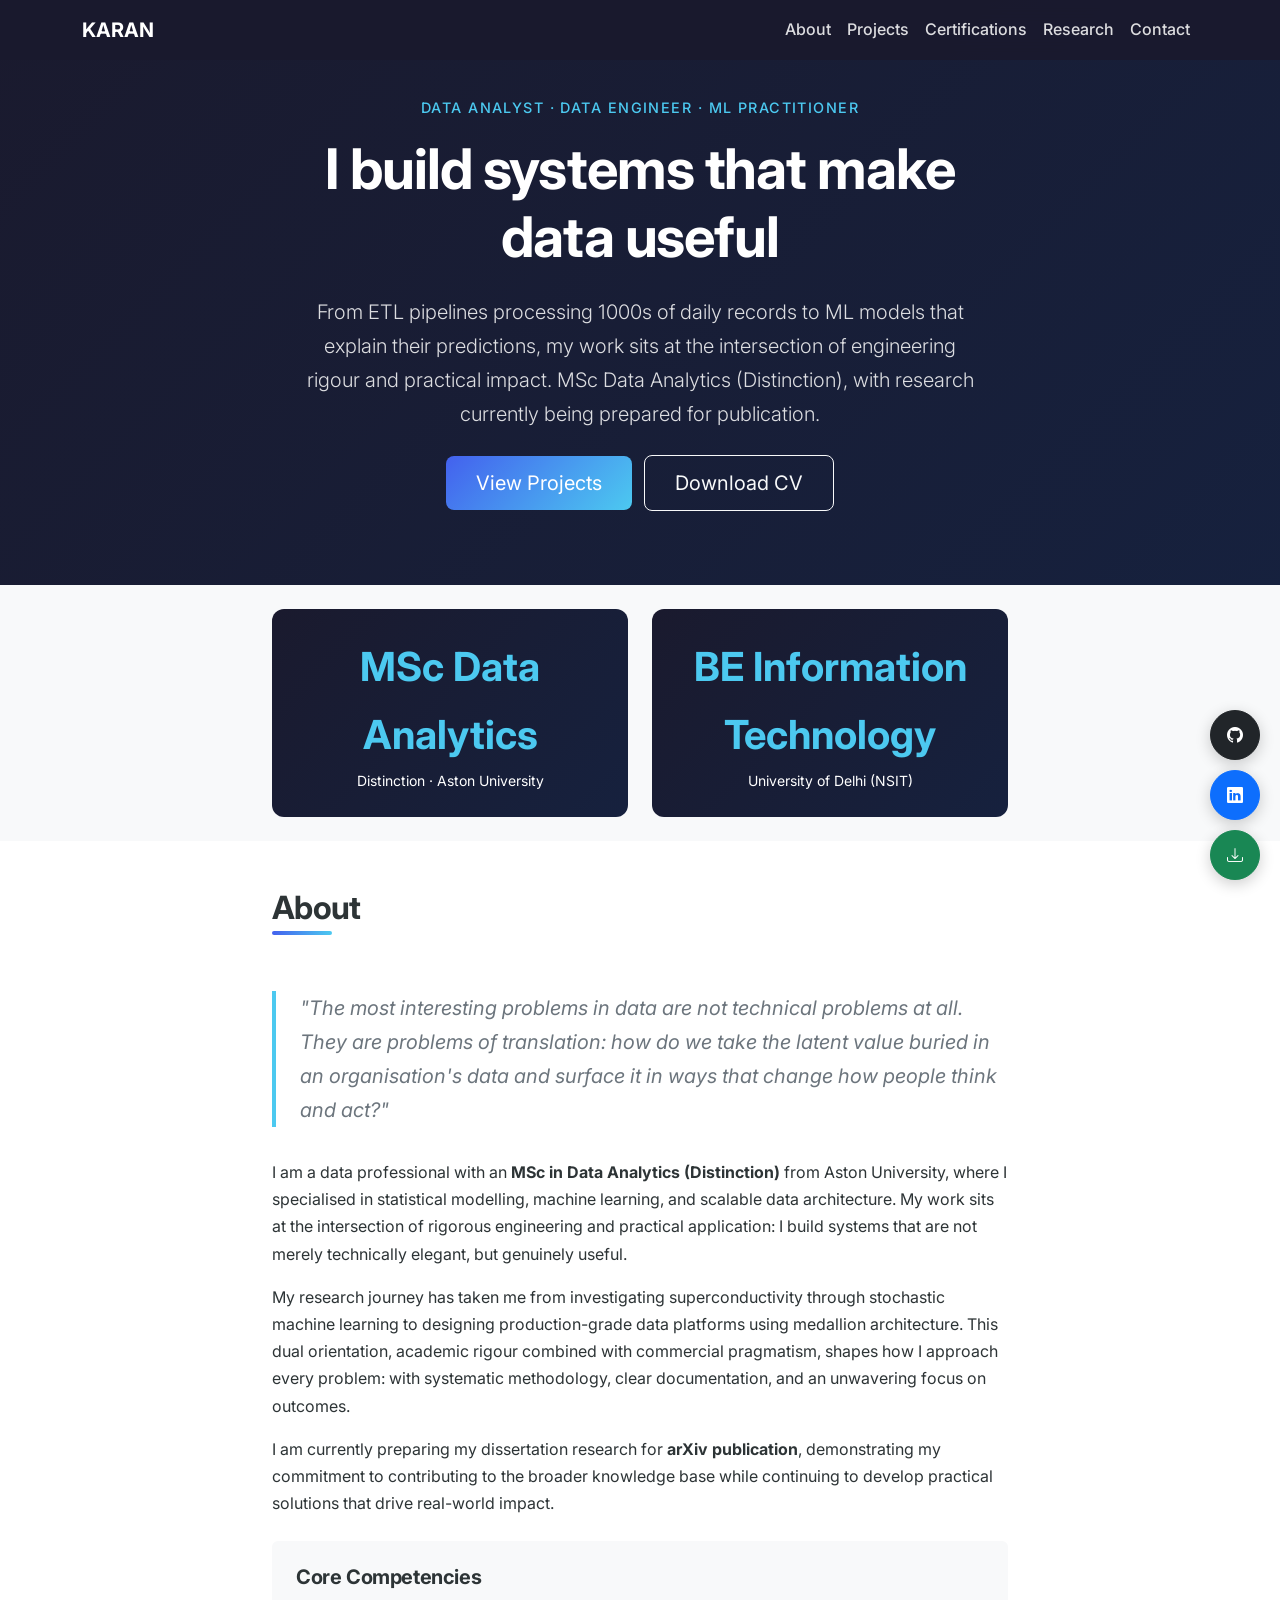
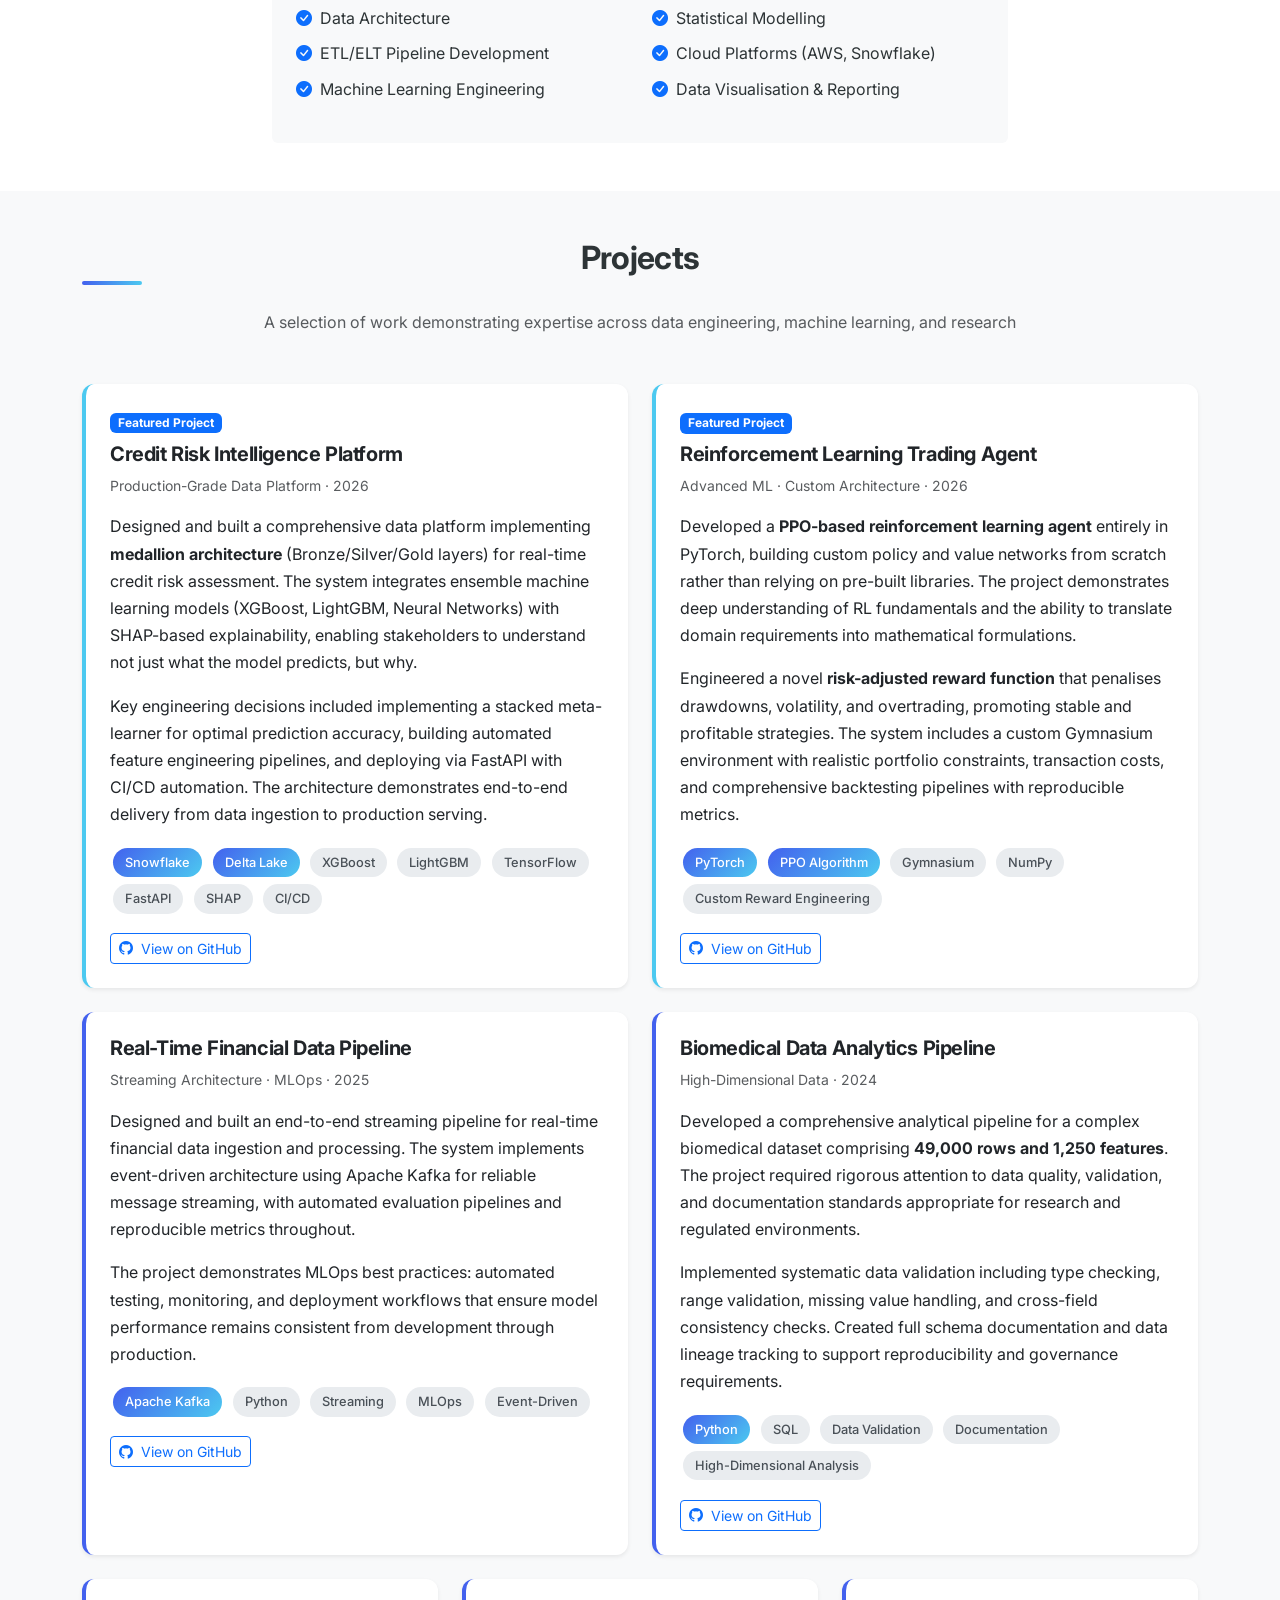
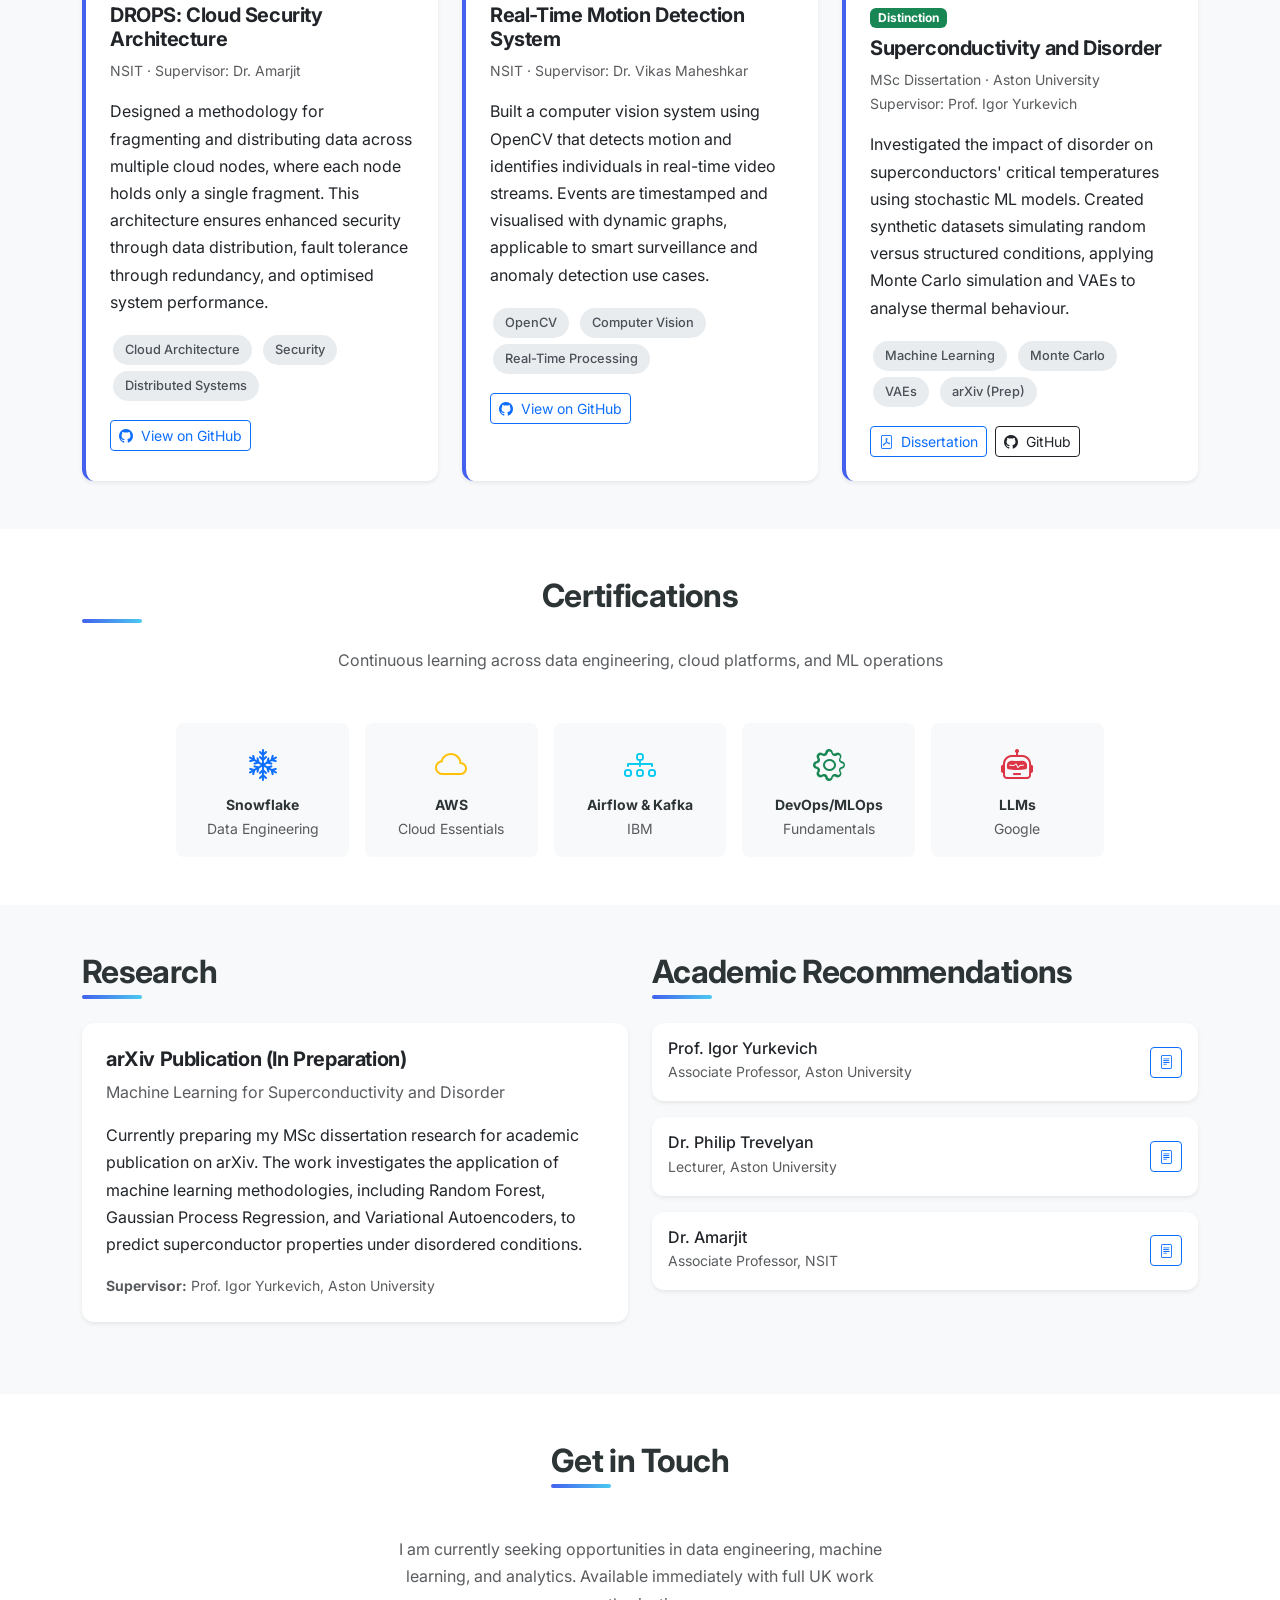
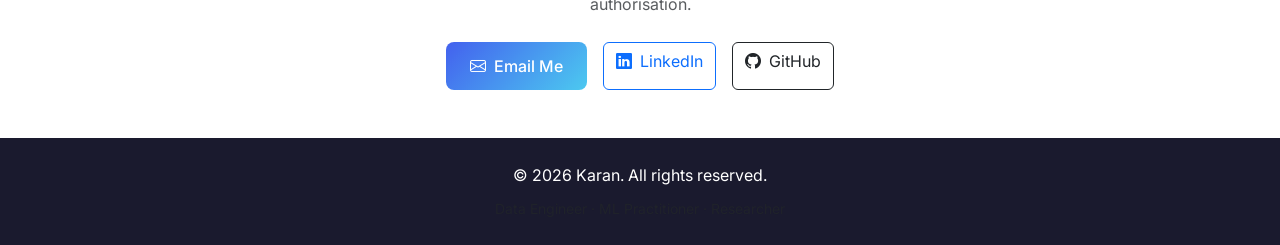
==== index.html @ 0d834b91 "Update CV link and description in index.html" ====
<!DOCTYPE html>
<html lang="en">
<head>
  <meta charset="UTF-8" />
  <meta name="viewport" content="width=device-width, initial-scale=1.0" />
  <title>Karan | Data Engineer & ML Practitioner</title>
  <link href="https://cdn.jsdelivr.net/npm/bootstrap@5.3.3/dist/css/bootstrap.min.css" rel="stylesheet">
  <link href="https://fonts.googleapis.com/css2?family=Inter:wght@400;500;600;700&display=swap" rel="stylesheet">
  <link rel="stylesheet" href="https://cdn.jsdelivr.net/npm/bootstrap-icons@1.10.5/font/bootstrap-icons.css">
  <link href="https://unpkg.com/aos@2.3.1/dist/aos.css" rel="stylesheet">
  <style>
    :root {
      --primary-dark: #1a1a2e;
      --primary-blue: #4361ee;
      --accent-teal: #4cc9f0;
      --text-light: #f8f9fa;
      --text-muted: #6c757d;
    }
    
    body {
      font-family: 'Inter', sans-serif;
      color: #2d3436;
      line-height: 1.7;
    }
    
    h1, h2, h3, h5 {
      font-weight: 700;
      letter-spacing: -0.02em;
    }
    
    .section-title {
      position: relative;
      display: inline-block;
      margin-bottom: 2rem;
    }
    
    .section-title::after {
      content: '';
      position: absolute;
      bottom: -8px;
      left: 0;
      width: 60px;
      height: 4px;
      background: linear-gradient(90deg, var(--primary-blue), var(--accent-teal));
      border-radius: 2px;
    }
    
    .hero-section {
      background: linear-gradient(135deg, var(--primary-dark) 0%, #16213e 100%);
      min-height: 70vh;
      display: flex;
      align-items: center;
    }
    
    .hero-subtitle {
      color: var(--accent-teal);
      font-weight: 500;
      letter-spacing: 0.1em;
      text-transform: uppercase;
      font-size: 0.9rem;
    }
    
    .card {
      border: none;
      border-radius: 12px;
      transition: all 0.3s ease;
    }
    
    .card:hover {
      transform: translateY(-8px);
      box-shadow: 0 20px 40px rgba(0, 0, 0, 0.12);
    }
    
    .project-card {
      background: #fff;
      border-left: 4px solid var(--primary-blue);
    }
    
    .project-card.featured {
      border-left-color: var(--accent-teal);
    }
    
    .tech-badge {
      background: #e9ecef;
      color: #495057;
      padding: 0.25rem 0.75rem;
      border-radius: 20px;
      font-size: 0.8rem;
      font-weight: 500;
      margin: 0.2rem;
      display: inline-block;
    }
    
    .tech-badge.highlight {
      background: linear-gradient(135deg, var(--primary-blue), var(--accent-teal));
      color: white;
    }
    
    .stat-card {
      background: linear-gradient(135deg, var(--primary-dark), #16213e);
      color: white;
      border-radius: 12px;
      padding: 1.5rem;
      text-align: center;
    }
    
    .stat-number {
      font-size: 2.5rem;
      font-weight: 700;
      color: var(--accent-teal);
    }
    
    .philosophy-quote {
      font-size: 1.25rem;
      font-style: italic;
      color: var(--text-muted);
      border-left: 4px solid var(--accent-teal);
      padding-left: 1.5rem;
      margin: 2rem 0;
    }
    
    .navbar-dark .navbar-nav .nav-link {
      color: rgba(255,255,255,0.85);
      font-weight: 500;
      transition: color 0.2s;
    }
    
    .navbar-dark .navbar-nav .nav-link:hover {
      color: var(--accent-teal);
    }
    
    .floating-buttons {
      position: fixed;
      bottom: 20px;
      right: 20px;
      z-index: 1000;
    }
    
    .floating-buttons a {
      width: 50px;
      height: 50px;
      display: flex;
      align-items: center;
      justify-content: center;
      margin-top: 10px;
      box-shadow: 0 4px 15px rgba(0,0,0,0.2);
    }
    
    .certification-badge {
      background: #f8f9fa;
      border-radius: 8px;
      padding: 1rem;
      text-align: center;
      transition: all 0.3s;
    }
    
    .certification-badge:hover {
      background: #e9ecef;
      transform: scale(1.02);
    }
    
    footer {
      background: var(--primary-dark);
    }
    
    .btn-gradient {
      background: linear-gradient(135deg, var(--primary-blue), var(--accent-teal));
      border: none;
      color: white;
      padding: 0.75rem 1.5rem;
      border-radius: 8px;
      font-weight: 500;
      transition: all 0.3s;
    }
    
    .btn-gradient:hover {
      transform: translateY(-2px);
      box-shadow: 0 8px 20px rgba(67, 97, 238, 0.3);
      color: white;
    }
  </style>
</head>

<body>
  <!-- Floating Buttons -->
  <div class="floating-buttons d-flex flex-column">
    <a href="https://github.com/Karanm5" class="btn btn-dark rounded-circle" target="_blank" title="GitHub">
      <i class="bi bi-github"></i>
    </a>
    <a href="https://www.linkedin.com/in/karan-th/" class="btn btn-primary rounded-circle" target="_blank" title="LinkedIn">
      <i class="bi bi-linkedin"></i>
    </a>
    <a href="files/Karan_General_CV.pdf" class="btn btn-success rounded-circle" title="Download CV" download>
      <i class="bi bi-download"></i>
    </a>
  </div>

  <!-- Navbar -->
  <nav class="navbar navbar-expand-lg navbar-dark fixed-top" style="background: rgba(26, 26, 46, 0.95); backdrop-filter: blur(10px);">
    <div class="container">
      <a class="navbar-brand fw-bold" href="#">KARAN</a>
      <button class="navbar-toggler" type="button" data-bs-toggle="collapse" data-bs-target="#navbarNav">
        <span class="navbar-toggler-icon"></span>
      </button>
      <div class="collapse navbar-collapse" id="navbarNav">
        <ul class="navbar-nav ms-auto">
          <li class="nav-item"><a class="nav-link" href="#about">About</a></li>
          <li class="nav-item"><a class="nav-link" href="#projects">Projects</a></li>
          <li class="nav-item"><a class="nav-link" href="#certifications">Certifications</a></li>
          <li class="nav-item"><a class="nav-link" href="#research">Research</a></li>
          <li class="nav-item"><a class="nav-link" href="#contact">Contact</a></li>
        </ul>
      </div>
    </div>
  </nav>

 <!-- Hero Section -->
<header class="hero-section text-white py-5" style="background: linear-gradient(135deg, #1a1a2e 0%, #16213e 100%); min-height: 500px;">
  <div class="container py-5">
    <div class="row">
      <div class="col-lg-10 col-xl-8 mx-auto text-center">
        <p class="hero-subtitle mb-3" style="color: #4cc9f0; font-weight: 500; letter-spacing: 0.1em; text-transform: uppercase; font-size: 0.9rem;">Data Analyst · Data Engineer · ML Practitioner</p>
        <h1 class="display-4 fw-bold mb-4">I build systems that make data useful</h1>
        <p class="lead mb-4" style="color: rgba(255,255,255,0.85); max-width: 680px; margin: 0 auto;">
          From ETL pipelines processing 1000s of daily records to ML models that explain their predictions, my work sits at the intersection of engineering rigour and practical impact. MSc Data Analytics (Distinction), with research currently being prepared for publication.
        </p>
        
        <!-- BUTTONS - NOW VISIBLE -->
        <div class="mt-4">
          <a href="#projects" class="btn btn-primary btn-lg me-2 mb-2" style="background: linear-gradient(135deg, #4361ee, #4cc9f0); border: none; padding: 12px 30px;">View Projects</a>
          <a href="files/Karan_General_CV.pdf" class="btn btn-outline-light btn-lg mb-2" style="padding: 12px 30px;" download>Download CV</a>
        </div>
        
      </div>
    </div>
  </div>
</header>

 <!-- Stats Section -->
  <section class="py-4" style="background: #f8f9fa; margin-top: -30px; position: relative; z-index: 10;">
  <div class="container">
    <div class="row g-4 justify-content-center" data-aos="fade-up">
      <div class="col-6 col-md-4">
        <div class="stat-card">
          <div class="stat-number">MSc Data Analytics</div>
          <div class="small">Distinction · Aston University</div>
        </div>
      </div>
      <div class="col-6 col-md-4">
        <div class="stat-card">
          <div class="stat-number">BE Information Technology</div>
          <div class="small">University of Delhi (NSIT)</div>
        </div>
      </div>
    </div>
  </div>
</section>

  <!-- About Section -->
  <section id="about" class="py-5">
    <div class="container">
      <div class="row">
        <div class="col-lg-8 mx-auto">
          <h2 class="section-title" data-aos="fade-up">About</h2>
          
          <p class="philosophy-quote" data-aos="fade-up" data-aos-delay="100">
            "The most interesting problems in data are not technical problems at all. They are problems of translation: how do we take the latent value buried in an organisation's data and surface it in ways that change how people think and act?"
          </p>
          
          <div data-aos="fade-up" data-aos-delay="200">
            <p>
              I am a data professional with an <strong>MSc in Data Analytics (Distinction)</strong> from Aston University, where I specialised in statistical modelling, machine learning, and scalable data architecture. My work sits at the intersection of rigorous engineering and practical application: I build systems that are not merely technically elegant, but genuinely useful.
            </p>
            
            <p>
              My research journey has taken me from investigating superconductivity through stochastic machine learning to designing production-grade data platforms using medallion architecture. This dual orientation, academic rigour combined with commercial pragmatism, shapes how I approach every problem: with systematic methodology, clear documentation, and an unwavering focus on outcomes.
            </p>
            
            <p>
              I am currently preparing my dissertation research for <strong>arXiv publication</strong>, demonstrating my commitment to contributing to the broader knowledge base while continuing to develop practical solutions that drive real-world impact.
            </p>
          </div>
          
          <div class="bg-light p-4 rounded mt-4" data-aos="fade-up" data-aos-delay="300">
            <h5 class="mb-3">Core Competencies</h5>
            <div class="row">
              <div class="col-md-6">
                <ul class="list-unstyled">
                  <li class="mb-2"><i class="bi bi-check-circle-fill text-primary me-2"></i>Data Architecture</li>
                  <li class="mb-2"><i class="bi bi-check-circle-fill text-primary me-2"></i>ETL/ELT Pipeline Development</li>
                  <li class="mb-2"><i class="bi bi-check-circle-fill text-primary me-2"></i>Machine Learning Engineering</li>
                </ul>
              </div>
              <div class="col-md-6">
                <ul class="list-unstyled">
                  <li class="mb-2"><i class="bi bi-check-circle-fill text-primary me-2"></i>Statistical Modelling</li>
                  <li class="mb-2"><i class="bi bi-check-circle-fill text-primary me-2"></i>Cloud Platforms (AWS, Snowflake)</li>
                  <li class="mb-2"><i class="bi bi-check-circle-fill text-primary me-2"></i>Data Visualisation & Reporting</li>
                </ul>
              </div>
            </div>
          </div>
        </div>
      </div>
    </div>
  </section>

  <!-- Projects Section -->
  <section id="projects" class="py-5 bg-light">
    <div class="container">
      <h2 class="section-title text-center d-block" data-aos="fade-up">Projects</h2>
      <p class="text-center text-muted mb-5" data-aos="fade-up" data-aos-delay="100">
        A selection of work demonstrating expertise across data engineering, machine learning, and research
      </p>
      
      <div class="row g-4">
        
        <!-- Featured Project: Credit Risk Platform -->
        <div class="col-lg-6" data-aos="fade-up" data-aos-delay="100">
          <div class="card project-card featured h-100 shadow-sm">
            <div class="card-body p-4">
              <span class="badge bg-primary mb-2">Featured Project</span>
              <h5 class="card-title">Credit Risk Intelligence Platform</h5>
              <p class="text-muted small mb-3">
                Production-Grade Data Platform · 2026
              </p>
              <p class="card-text">
                Designed and built a comprehensive data platform implementing <strong>medallion architecture</strong> (Bronze/Silver/Gold layers) for real-time credit risk assessment. The system integrates ensemble machine learning models (XGBoost, LightGBM, Neural Networks) with SHAP-based explainability, enabling stakeholders to understand not just what the model predicts, but why.
              </p>
              <p class="card-text">
                Key engineering decisions included implementing a stacked meta-learner for optimal prediction accuracy, building automated feature engineering pipelines, and deploying via FastAPI with CI/CD automation. The architecture demonstrates end-to-end delivery from data ingestion to production serving.
              </p>
              <div class="mb-3">
                <span class="tech-badge highlight">Snowflake</span>
                <span class="tech-badge highlight">Delta Lake</span>
                <span class="tech-badge">XGBoost</span>
                <span class="tech-badge">LightGBM</span>
                <span class="tech-badge">TensorFlow</span>
                <span class="tech-badge">FastAPI</span>
                <span class="tech-badge">SHAP</span>
                <span class="tech-badge">CI/CD</span>
              </div>
              <a href="https://github.com/Karanm5/credit-risk-intelligence" target="_blank" class="btn btn-outline-primary btn-sm">
                <i class="bi bi-github me-1"></i> View on GitHub
              </a>
            </div>
          </div>
        </div>
        
        <!-- Featured Project: RL Trading Agent -->
        <div class="col-lg-6" data-aos="fade-up" data-aos-delay="200">
          <div class="card project-card featured h-100 shadow-sm">
            <div class="card-body p-4">
              <span class="badge bg-primary mb-2">Featured Project</span>
              <h5 class="card-title">Reinforcement Learning Trading Agent</h5>
              <p class="text-muted small mb-3">
                Advanced ML · Custom Architecture · 2026
              </p>
              <p class="card-text">
                Developed a <strong>PPO-based reinforcement learning agent</strong> entirely in PyTorch, building custom policy and value networks from scratch rather than relying on pre-built libraries. The project demonstrates deep understanding of RL fundamentals and the ability to translate domain requirements into mathematical formulations.
              </p>
              <p class="card-text">
                Engineered a novel <strong>risk-adjusted reward function</strong> that penalises drawdowns, volatility, and overtrading, promoting stable and profitable strategies. The system includes a custom Gymnasium environment with realistic portfolio constraints, transaction costs, and comprehensive backtesting pipelines with reproducible metrics.
              </p>
              <div class="mb-3">
                <span class="tech-badge highlight">PyTorch</span>
                <span class="tech-badge highlight">PPO Algorithm</span>
                <span class="tech-badge">Gymnasium</span>
                <span class="tech-badge">NumPy</span>
                <span class="tech-badge">Custom Reward Engineering</span>
              </div>
              <a href="https://github.com/Karanm5/Finance-prj1" target="_blank" class="btn btn-outline-primary btn-sm">
                <i class="bi bi-github me-1"></i> View on GitHub
              </a>
            </div>
          </div>
        </div>
        
        <!-- Project: Real-Time Financial Pipeline -->
        <div class="col-lg-6" data-aos="fade-up" data-aos-delay="300">
          <div class="card project-card h-100 shadow-sm">
            <div class="card-body p-4">
              <h5 class="card-title">Real-Time Financial Data Pipeline</h5>
              <p class="text-muted small mb-3">
                Streaming Architecture · MLOps · 2025
              </p>
              <p class="card-text">
                Designed and built an end-to-end streaming pipeline for real-time financial data ingestion and processing. The system implements event-driven architecture using Apache Kafka for reliable message streaming, with automated evaluation pipelines and reproducible metrics throughout.
              </p>
              <p class="card-text">
                The project demonstrates MLOps best practices: automated testing, monitoring, and deployment workflows that ensure model performance remains consistent from development through production.
              </p>
              <div class="mb-3">
                <span class="tech-badge highlight">Apache Kafka</span>
                <span class="tech-badge">Python</span>
                <span class="tech-badge">Streaming</span>
                <span class="tech-badge">MLOps</span>
                <span class="tech-badge">Event-Driven</span>
              </div>
              <a href="https://github.com/Karanm5" target="_blank" class="btn btn-outline-primary btn-sm">
                <i class="bi bi-github me-1"></i> View on GitHub
              </a>
            </div>
          </div>
        </div>
        
        <!-- Project: Biomedical Pipeline -->
        <div class="col-lg-6" data-aos="fade-up" data-aos-delay="400">
          <div class="card project-card h-100 shadow-sm">
            <div class="card-body p-4">
              <h5 class="card-title">Biomedical Data Analytics Pipeline</h5>
              <p class="text-muted small mb-3">
                High-Dimensional Data · 2024
              </p>
              <p class="card-text">
                Developed a comprehensive analytical pipeline for a complex biomedical dataset comprising <strong>49,000 rows and 1,250 features</strong>. The project required rigorous attention to data quality, validation, and documentation standards appropriate for research and regulated environments.
              </p>
              <p class="card-text">
                Implemented systematic data validation including type checking, range validation, missing value handling, and cross-field consistency checks. Created full schema documentation and data lineage tracking to support reproducibility and governance requirements.
              </p>
              <div class="mb-3">
                <span class="tech-badge highlight">Python</span>
                <span class="tech-badge">SQL</span>
                <span class="tech-badge">Data Validation</span>
                <span class="tech-badge">Documentation</span>
                <span class="tech-badge">High-Dimensional Analysis</span>
              </div>
              <a href="https://github.com/Karanm5" target="_blank" class="btn btn-outline-primary btn-sm">
                <i class="bi bi-github me-1"></i> View on GitHub
              </a>
            </div>
          </div>
        </div>
        
        <!-- Project: DROPS -->
        <div class="col-md-6 col-lg-4" data-aos="fade-up" data-aos-delay="500">
          <div class="card project-card h-100 shadow-sm">
            <div class="card-body p-4">
              <h5 class="card-title">DROPS: Cloud Security Architecture</h5>
              <p class="text-muted small mb-3">
                NSIT · Supervisor: Dr. Amarjit
              </p>
              <p class="card-text">
                Designed a methodology for fragmenting and distributing data across multiple cloud nodes, where each node holds only a single fragment. This architecture ensures enhanced security through data distribution, fault tolerance through redundancy, and optimised system performance.
              </p>
              <div class="mb-3">
                <span class="tech-badge">Cloud Architecture</span>
                <span class="tech-badge">Security</span>
                <span class="tech-badge">Distributed Systems</span>
              </div>
              <a href="https://github.com/Karanm5/File-Spilitting-DROPS-" target="_blank" class="btn btn-outline-primary btn-sm">
                <i class="bi bi-github me-1"></i> View on GitHub
              </a>
            </div>
          </div>
        </div>
        
        <!-- Project: Computer Vision -->
        <div class="col-md-6 col-lg-4" data-aos="fade-up" data-aos-delay="600">
          <div class="card project-card h-100 shadow-sm">
            <div class="card-body p-4">
              <h5 class="card-title">Real-Time Motion Detection System</h5>
              <p class="text-muted small mb-3">
                NSIT · Supervisor: Dr. Vikas Maheshkar
              </p>
              <p class="card-text">
                Built a computer vision system using OpenCV that detects motion and identifies individuals in real-time video streams. Events are timestamped and visualised with dynamic graphs, applicable to smart surveillance and anomaly detection use cases.
              </p>
              <div class="mb-3">
                <span class="tech-badge">OpenCV</span>
                <span class="tech-badge">Computer Vision</span>
                <span class="tech-badge">Real-Time Processing</span>
              </div>
              <a href="https://github.com/Karanm5/Computer-Vision-old-program-" target="_blank" class="btn btn-outline-primary btn-sm">
                <i class="bi bi-github me-1"></i> View on GitHub
              </a>
            </div>
          </div>
        </div>
        
        <!-- Project: Dissertation -->
        <div class="col-md-6 col-lg-4" data-aos="fade-up" data-aos-delay="700">
          <div class="card project-card h-100 shadow-sm">
            <div class="card-body p-4">
              <span class="badge bg-success mb-2">Distinction</span>
              <h5 class="card-title">Superconductivity and Disorder</h5>
              <p class="text-muted small mb-3">
                MSc Dissertation · Aston University<br>
                Supervisor: Prof. Igor Yurkevich
              </p>
              <p class="card-text">
                Investigated the impact of disorder on superconductors' critical temperatures using stochastic ML models. Created synthetic datasets simulating random versus structured conditions, applying Monte Carlo simulation and VAEs to analyse thermal behaviour.
              </p>
              <div class="mb-3">
                <span class="tech-badge">Machine Learning</span>
                <span class="tech-badge">Monte Carlo</span>
                <span class="tech-badge">VAEs</span>
                <span class="tech-badge">arXiv (Prep)</span>
              </div>
              <div class="d-flex gap-2 flex-wrap">
                <a href="files/Karan_230293944_Final_dissertation.pdf" class="btn btn-outline-primary btn-sm" download>
                  <i class="bi bi-file-pdf me-1"></i> Dissertation
                </a>
                <a href="https://github.com/Karanm5/Superconductivity-and-Disorder" target="_blank" class="btn btn-outline-dark btn-sm">
                  <i class="bi bi-github me-1"></i> GitHub
                </a>
              </div>
            </div>
          </div>
        </div>
        
      </div>
    </div>
  </section>

  <!-- Certifications Section -->
  <section id="certifications" class="py-5">
    <div class="container">
      <h2 class="section-title text-center d-block" data-aos="fade-up">Certifications</h2>
      <p class="text-center text-muted mb-5" data-aos="fade-up" data-aos-delay="100">
        Continuous learning across data engineering, cloud platforms, and ML operations
      </p>
      
      <div class="row g-3 justify-content-center" data-aos="fade-up" data-aos-delay="200">
        <div class="col-6 col-md-4 col-lg-2">
          <div class="certification-badge">
            <i class="bi bi-snow2 text-primary fs-2 mb-2"></i>
            <div class="small fw-bold">Snowflake</div>
            <div class="small text-muted">Data Engineering</div>
          </div>
        </div>
        <div class="col-6 col-md-4 col-lg-2">
          <div class="certification-badge">
            <i class="bi bi-cloud text-warning fs-2 mb-2"></i>
            <div class="small fw-bold">AWS</div>
            <div class="small text-muted">Cloud Essentials</div>
          </div>
        </div>
        <div class="col-6 col-md-4 col-lg-2">
          <div class="certification-badge">
            <i class="bi bi-diagram-3 text-info fs-2 mb-2"></i>
            <div class="small fw-bold">Airflow & Kafka</div>
            <div class="small text-muted">IBM</div>
          </div>
        </div>
        <div class="col-6 col-md-4 col-lg-2">
          <div class="certification-badge">
            <i class="bi bi-gear text-success fs-2 mb-2"></i>
            <div class="small fw-bold">DevOps/MLOps</div>
            <div class="small text-muted">Fundamentals</div>
          </div>
        </div>
        <div class="col-6 col-md-4 col-lg-2">
          <div class="certification-badge">
            <i class="bi bi-robot text-danger fs-2 mb-2"></i>
            <div class="small fw-bold">LLMs</div>
            <div class="small text-muted">Google</div>
          </div>
        </div>
      </div>
    </div>
  </section>

  <!-- Research & Recommendations Section -->
  <section id="research" class="py-5 bg-light">
    <div class="container">
      <div class="row">
        <div class="col-lg-6 mb-4" data-aos="fade-up">
          <h2 class="section-title">Research</h2>
          <div class="card shadow-sm">
            <div class="card-body p-4">
              <h5>arXiv Publication (In Preparation)</h5>
              <p class="text-muted">Machine Learning for Superconductivity and Disorder</p>
              <p>
                Currently preparing my MSc dissertation research for academic publication on arXiv. The work investigates the application of machine learning methodologies, including Random Forest, Gaussian Process Regression, and Variational Autoencoders, to predict superconductor properties under disordered conditions.
              </p>
              <p class="small text-muted mb-0">
                <strong>Supervisor:</strong> Prof. Igor Yurkevich, Aston University
              </p>
            </div>
          </div>
        </div>
        
        <div class="col-lg-6 mb-4" data-aos="fade-up" data-aos-delay="100">
          <h2 class="section-title">Academic Recommendations</h2>
          <div class="d-flex flex-column gap-3">
            <div class="card shadow-sm">
              <div class="card-body p-3">
                <div class="d-flex justify-content-between align-items-center">
                  <div>
                    <h6 class="mb-0">Prof. Igor Yurkevich</h6>
                    <small class="text-muted">Associate Professor, Aston University</small>
                  </div>
                  <a href="files/Ref_Letter_230293944_Igor.pdf" class="btn btn-outline-primary btn-sm" download>
                    <i class="bi bi-file-text"></i>
                  </a>
                </div>
              </div>
            </div>
            <div class="card shadow-sm">
              <div class="card-body p-3">
                <div class="d-flex justify-content-between align-items-center">
                  <div>
                    <h6 class="mb-0">Dr. Philip Trevelyan</h6>
                    <small class="text-muted">Lecturer, Aston University</small>
                  </div>
                  <a href="files/Ref_Letter_230293944_by_Philip.pdf" class="btn btn-outline-primary btn-sm" download>
                    <i class="bi bi-file-text"></i>
                  </a>
                </div>
              </div>
            </div>
            <div class="card shadow-sm">
              <div class="card-body p-3">
                <div class="d-flex justify-content-between align-items-center">
                  <div>
                    <h6 class="mb-0">Dr. Amarjit</h6>
                    <small class="text-muted">Associate Professor, NSIT</small>
                  </div>
                  <a href="files/lor academic.pdf" class="btn btn-outline-primary btn-sm" download>
                    <i class="bi bi-file-text"></i>
                  </a>
                </div>
              </div>
            </div>
          </div>
        </div>
      </div>
    </div>
  </section>

  <!-- Contact Section -->
  <section id="contact" class="py-5">
    <div class="container">
      <div class="row justify-content-center">
        <div class="col-lg-6 text-center" data-aos="fade-up">
          <h2 class="section-title d-inline-block">Get in Touch</h2>
          <p class="text-muted mt-4 mb-4">
            I am currently seeking opportunities in data engineering, machine learning, and analytics. 
            Available immediately with full UK work authorisation.
          </p>
          <div class="d-flex justify-content-center flex-wrap gap-3">
            <a href="mailto:meena.karan9k@gmail.com" class="btn btn-gradient">
              <i class="bi bi-envelope me-2"></i>Email Me
            </a>
            <a href="https://www.linkedin.com/in/karan-th/" target="_blank" class="btn btn-outline-primary">
              <i class="bi bi-linkedin me-2"></i>LinkedIn
            </a>
            <a href="https://github.com/Karanm5" target="_blank" class="btn btn-outline-dark">
              <i class="bi bi-github me-2"></i>GitHub
            </a>
          </div>
        </div>
      </div>
    </div>
  </section>

  <!-- Footer -->
  <footer class="text-white text-center py-4">
    <div class="container">
      <p class="mb-2">© 2026 Karan. All rights reserved.</p>
      <p class="small text-muted mb-0">Data Engineer · ML Practitioner · Researcher</p>
    </div>
  </footer>

  <script src="https://cdn.jsdelivr.net/npm/bootstrap@5.3.3/dist/js/bootstrap.bundle.min.js"></script>
  <script src="https://unpkg.com/aos@2.3.1/dist/aos.js"></script>
  <script>
    AOS.init({
      duration: 800,
      once: true
    });
  </script>
</body>
</html>
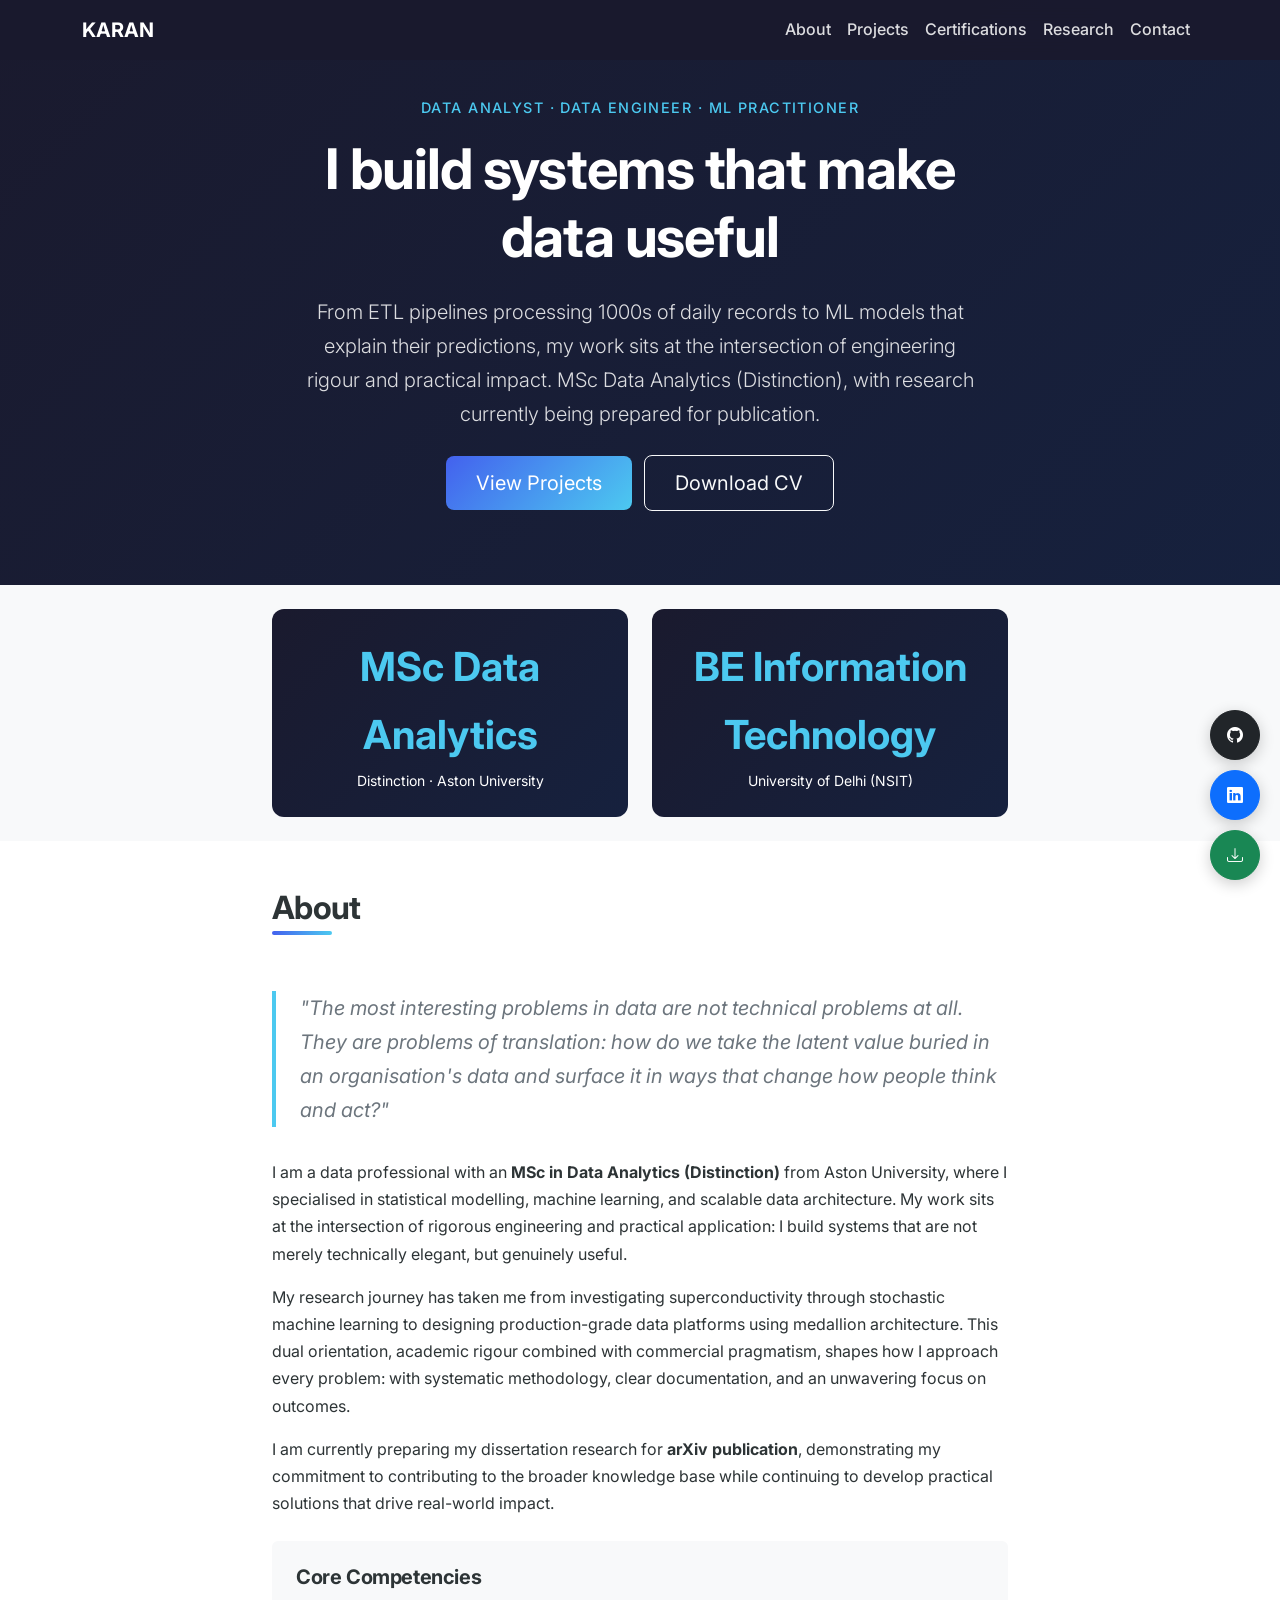
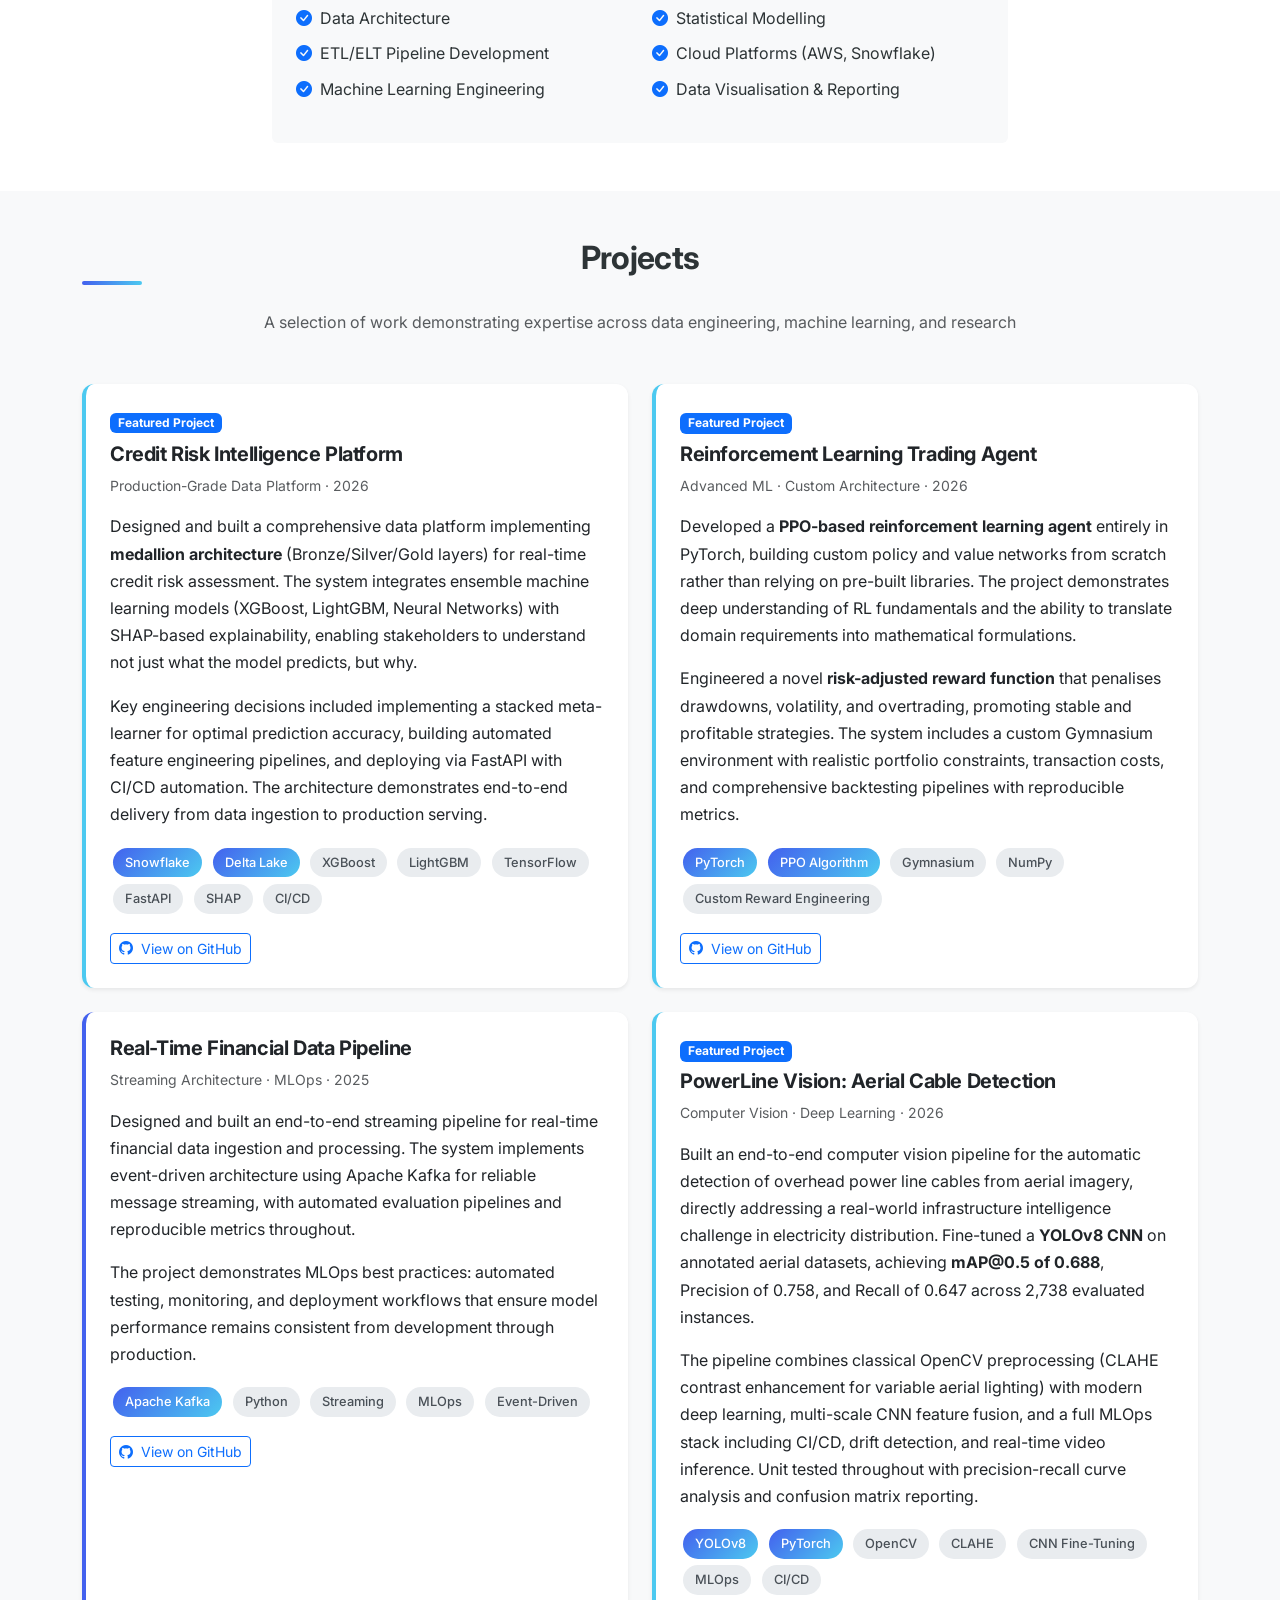
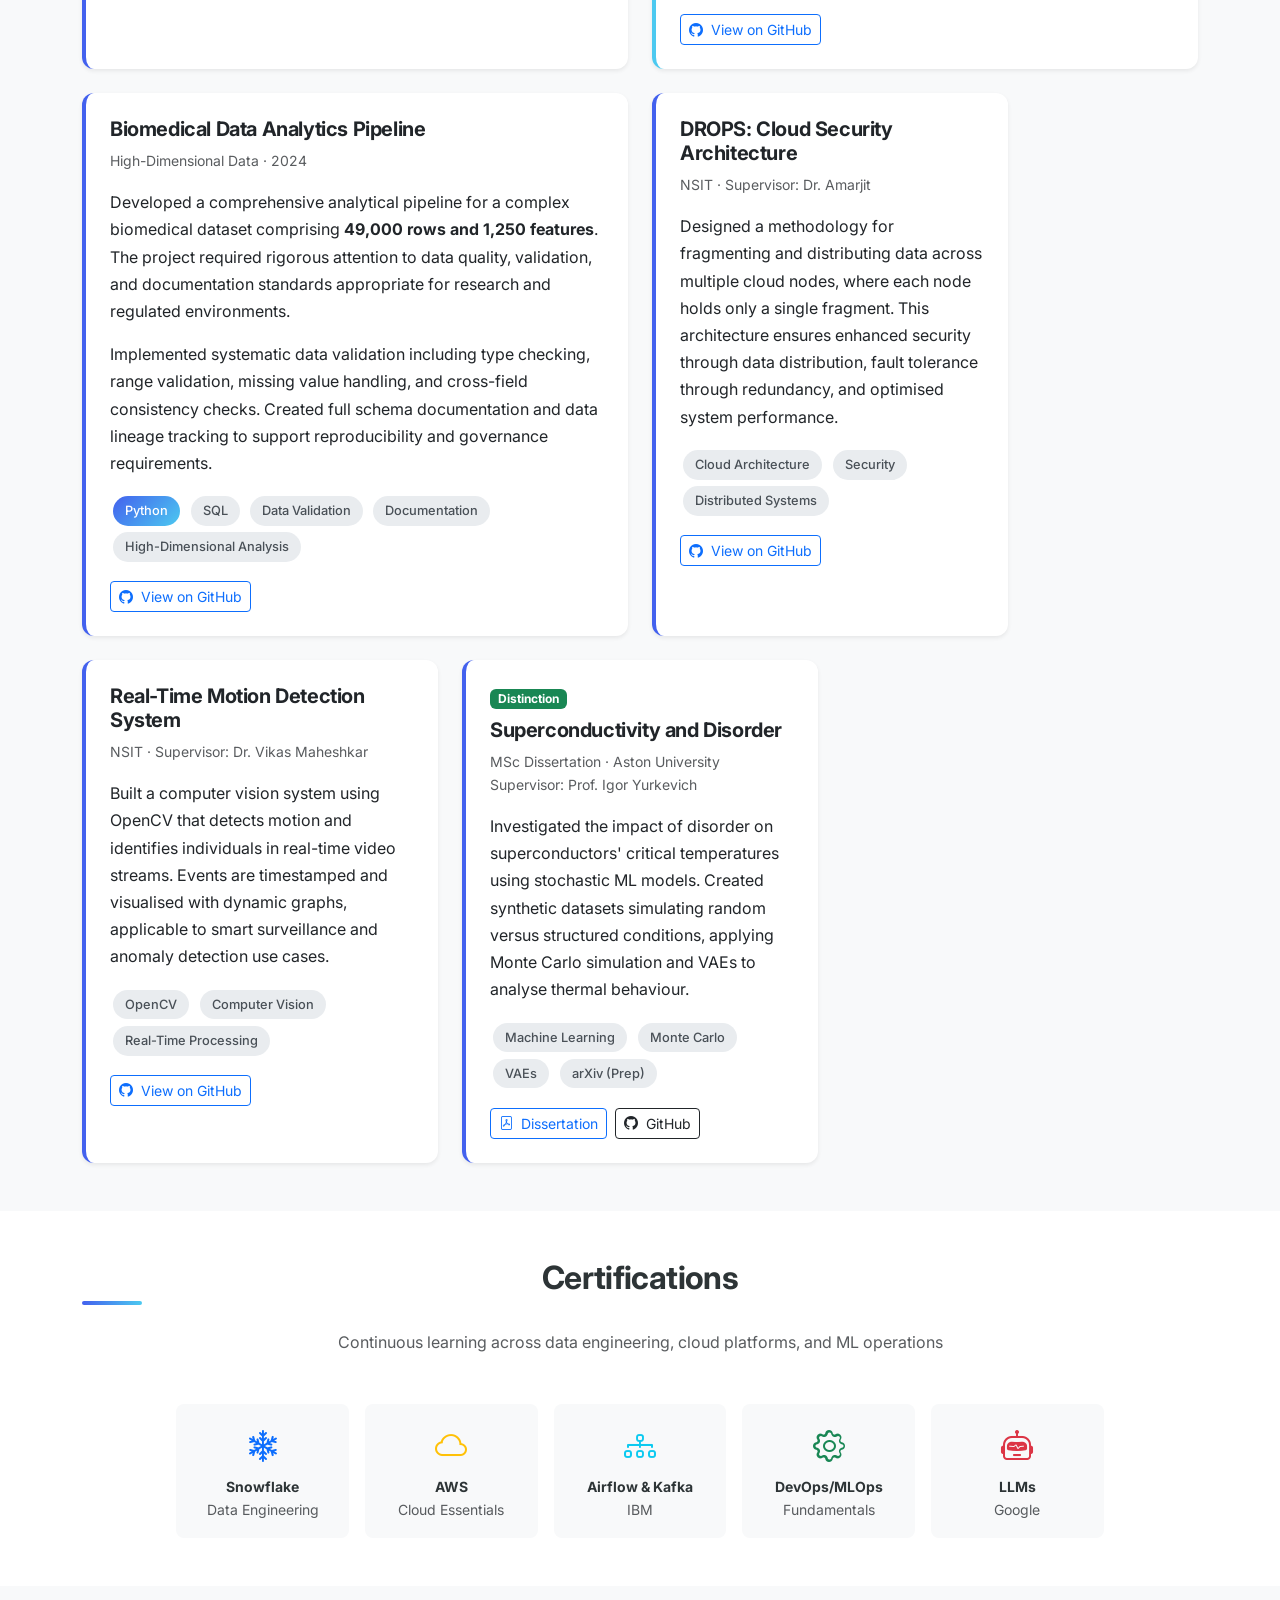
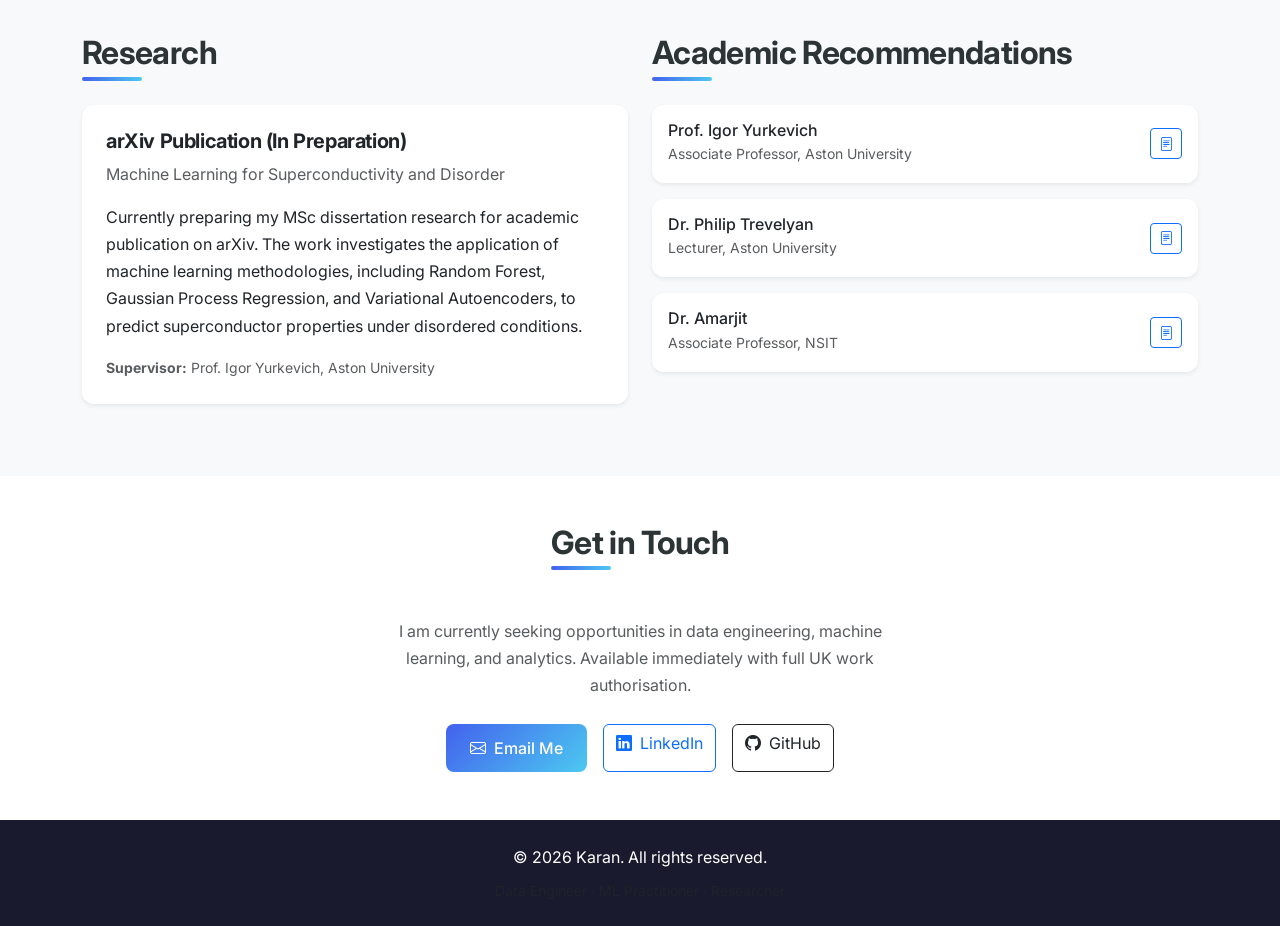
==== commit 3e966241: "Add PowerLine Vision project details to index.html Added a new featured project section for PowerLin" ====
--- a/index.html
+++ b/index.html
@@ -375,6 +375,8 @@
             </div>
           </div>
         </div>
+
+        
         
         <!-- Project: Real-Time Financial Pipeline -->
         <div class="col-lg-6" data-aos="fade-up" data-aos-delay="300">
@@ -403,6 +405,39 @@
             </div>
           </div>
         </div>
+
+        <!-- Featured Project: PowerLine Vision -->
+<div class="col-lg-6" data-aos="fade-up" data-aos-delay="300">
+  <div class="card project-card featured h-100 shadow-sm">
+    <div class="card-body p-4">
+      <span class="badge bg-primary mb-2">Featured Project</span>
+      <h5 class="card-title">PowerLine Vision: Aerial Cable Detection</h5>
+      <p class="text-muted small mb-3">
+        Computer Vision · Deep Learning · 2026
+      </p>
+      <p class="card-text">
+        Built an end-to-end computer vision pipeline for the automatic detection of overhead power line cables from aerial imagery, directly addressing a real-world infrastructure intelligence challenge in electricity distribution. Fine-tuned a <strong>YOLOv8 CNN</strong> on annotated aerial datasets, achieving <strong>mAP@0.5 of 0.688</strong>, Precision of 0.758, and Recall of 0.647 across 2,738 evaluated instances.
+      </p>
+      <p class="card-text">
+        The pipeline combines classical OpenCV preprocessing (CLAHE contrast enhancement for variable aerial lighting) with modern deep learning, multi-scale CNN feature fusion, and a full MLOps stack including CI/CD, drift detection, and real-time video inference. Unit tested throughout with precision-recall curve analysis and confusion matrix reporting.
+      </p>
+      <div class="mb-3">
+        <span class="tech-badge highlight">YOLOv8</span>
+        <span class="tech-badge highlight">PyTorch</span>
+        <span class="tech-badge">OpenCV</span>
+        <span class="tech-badge">CLAHE</span>
+        <span class="tech-badge">CNN Fine-Tuning</span>
+        <span class="tech-badge">MLOps</span>
+        <span class="tech-badge">CI/CD</span>
+      </div>
+      <a href="https://github.com/Karanm5/powerline-vision" target="_blank" class="btn btn-outline-primary btn-sm">
+        <i class="bi bi-github me-1"></i> View on GitHub
+      </a>
+    </div>
+  </div>
+</div>
+
+
         
         <!-- Project: Biomedical Pipeline -->
         <div class="col-lg-6" data-aos="fade-up" data-aos-delay="400">
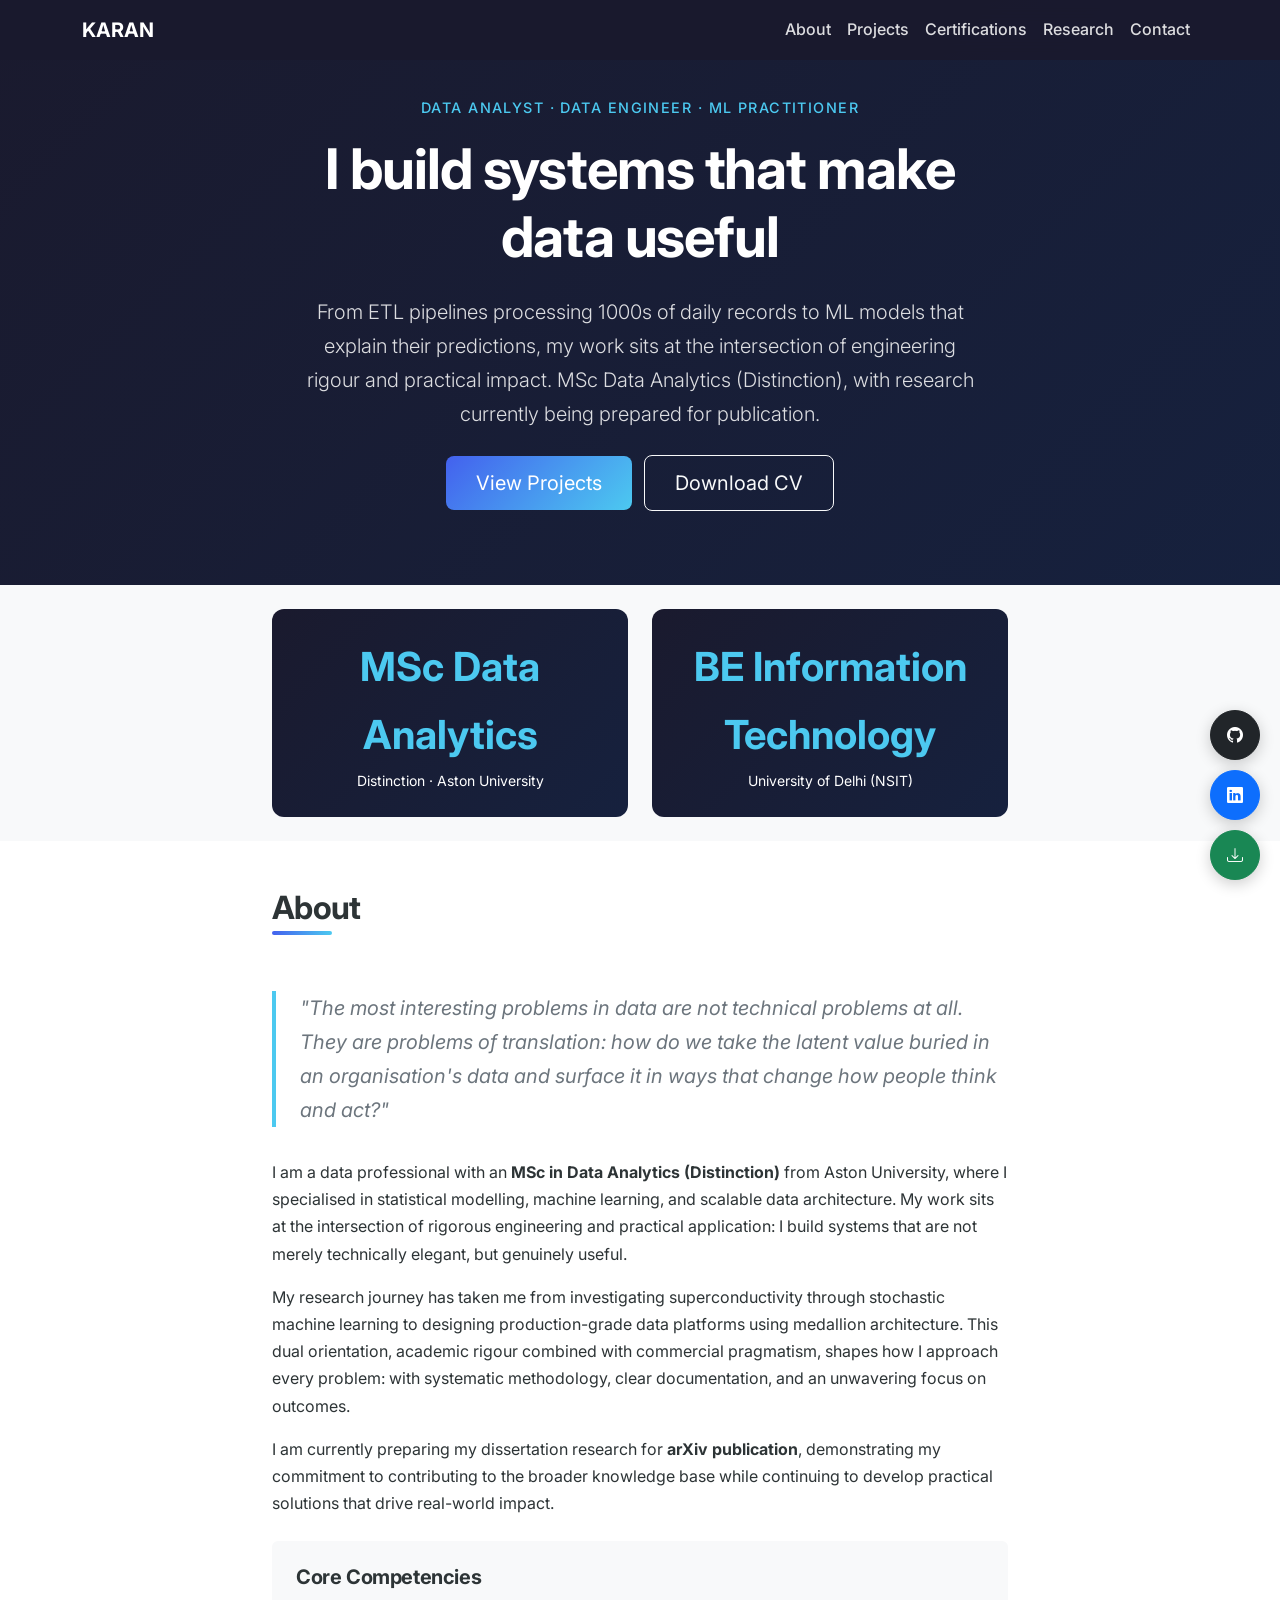
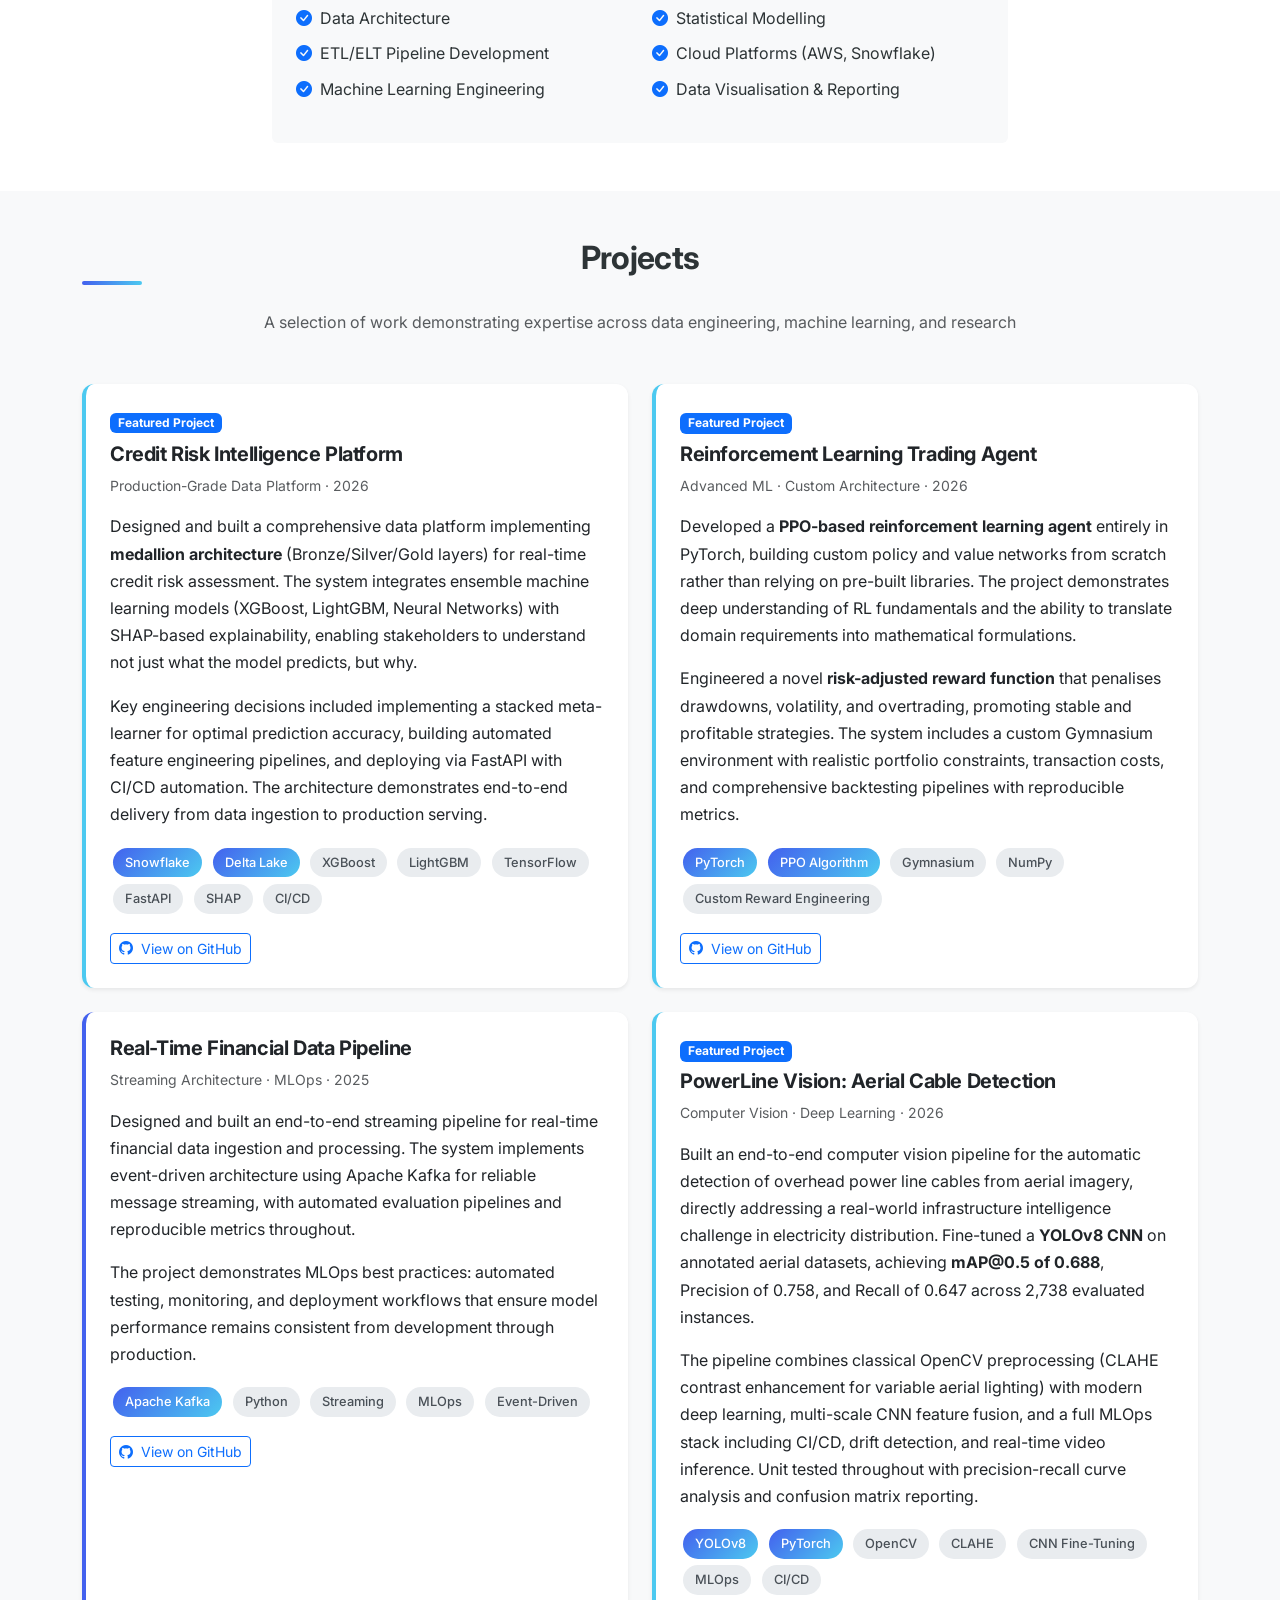
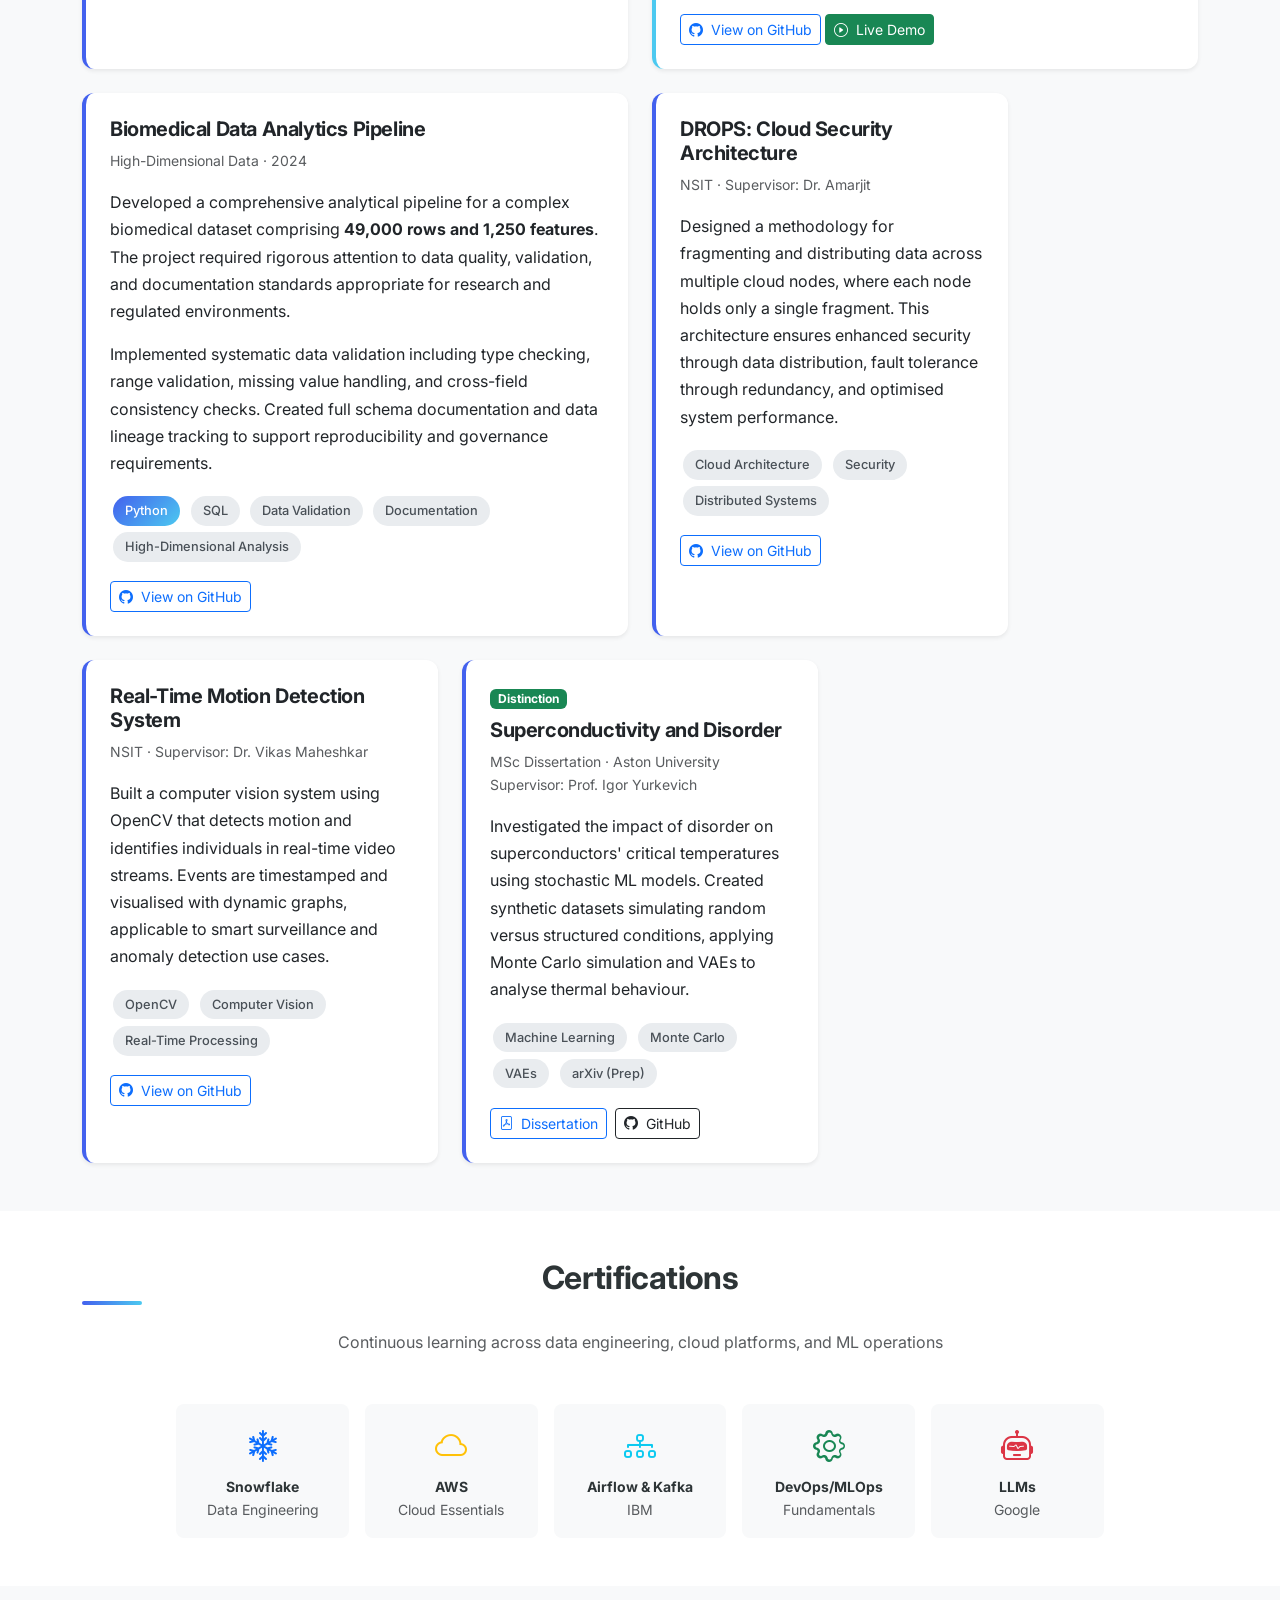
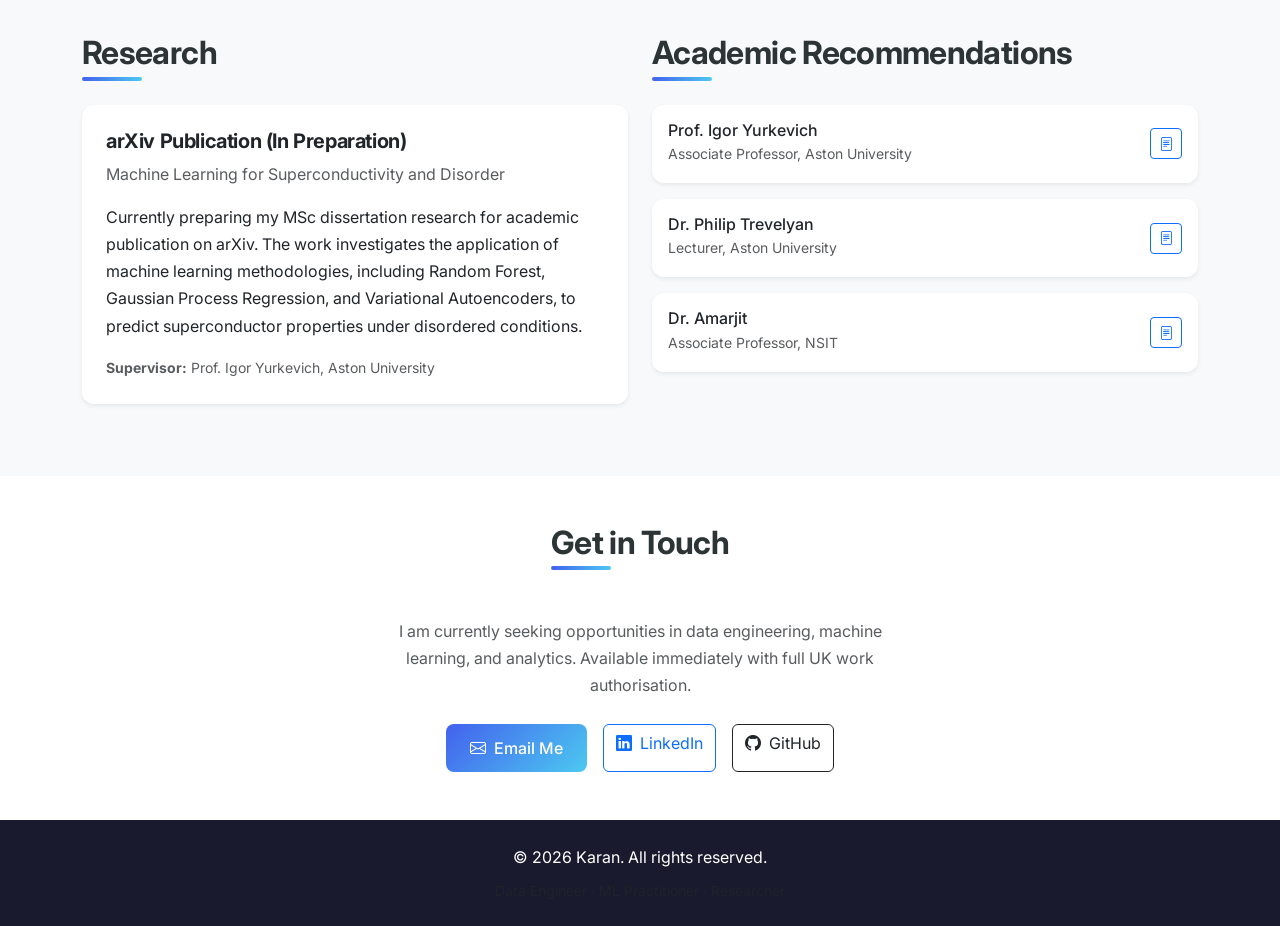
==== commit ab9d5a2e: "Add Live Demo link to index.html" ====
--- a/index.html
+++ b/index.html
@@ -433,6 +433,9 @@
       <a href="https://github.com/Karanm5/powerline-vision" target="_blank" class="btn btn-outline-primary btn-sm">
         <i class="bi bi-github me-1"></i> View on GitHub
       </a>
+      <a href="https://karanm5-powerline-vision.hf.space" target="_blank" class="btn btn-success btn-sm">
+  <i class="bi bi-play-circle me-1"></i> Live Demo
+</a>
     </div>
   </div>
 </div>
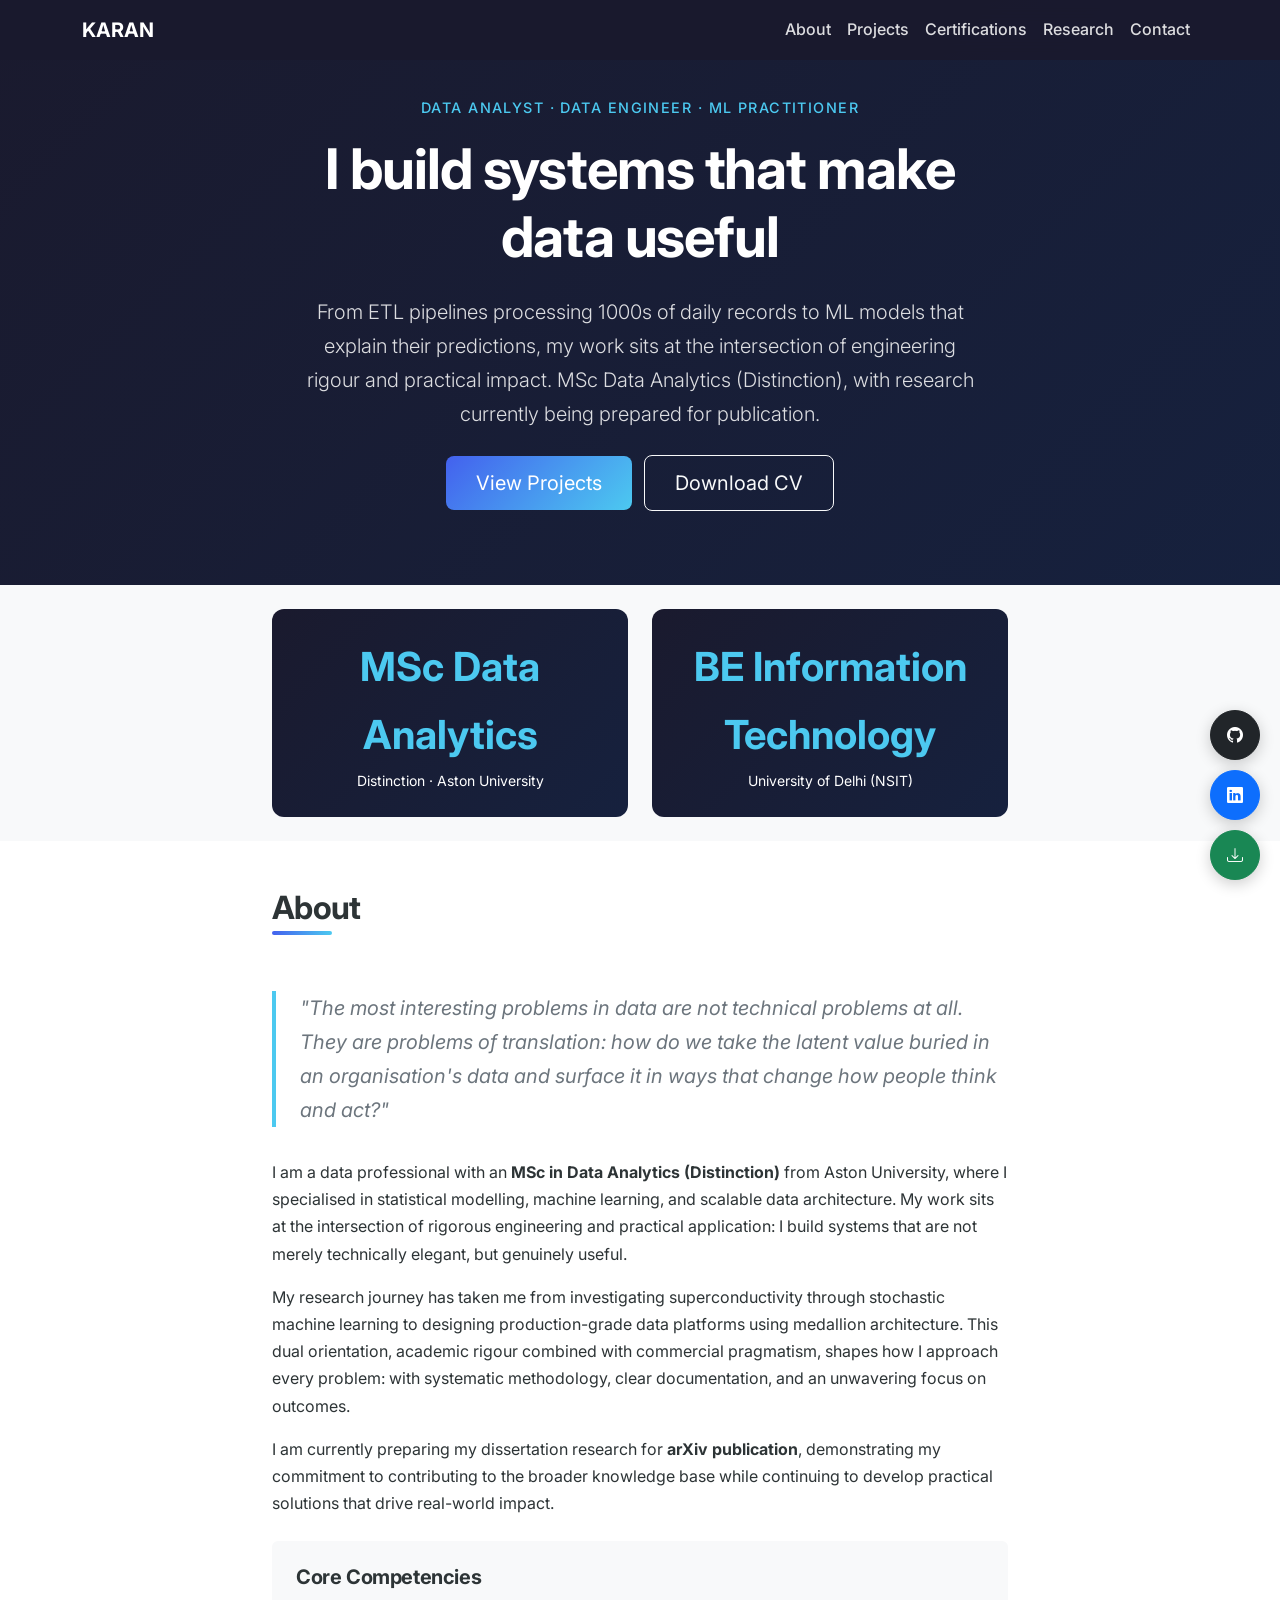
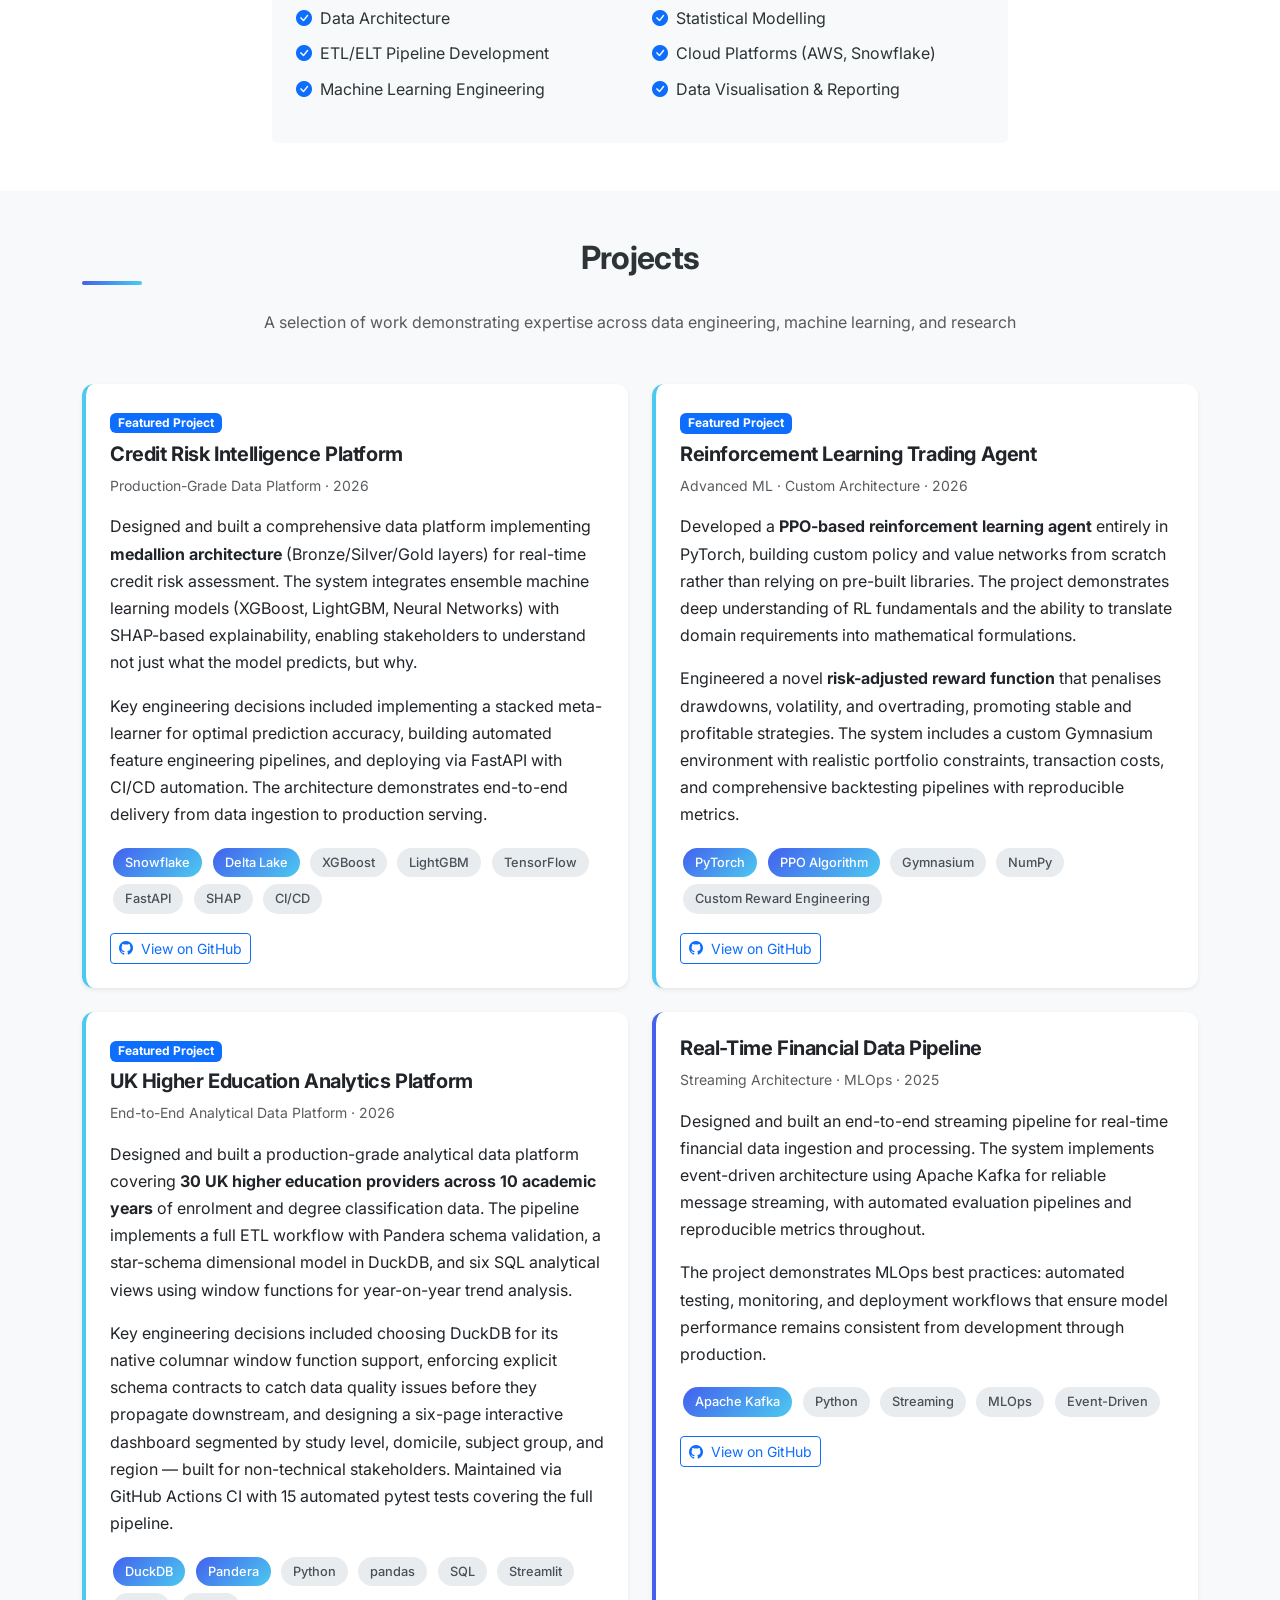
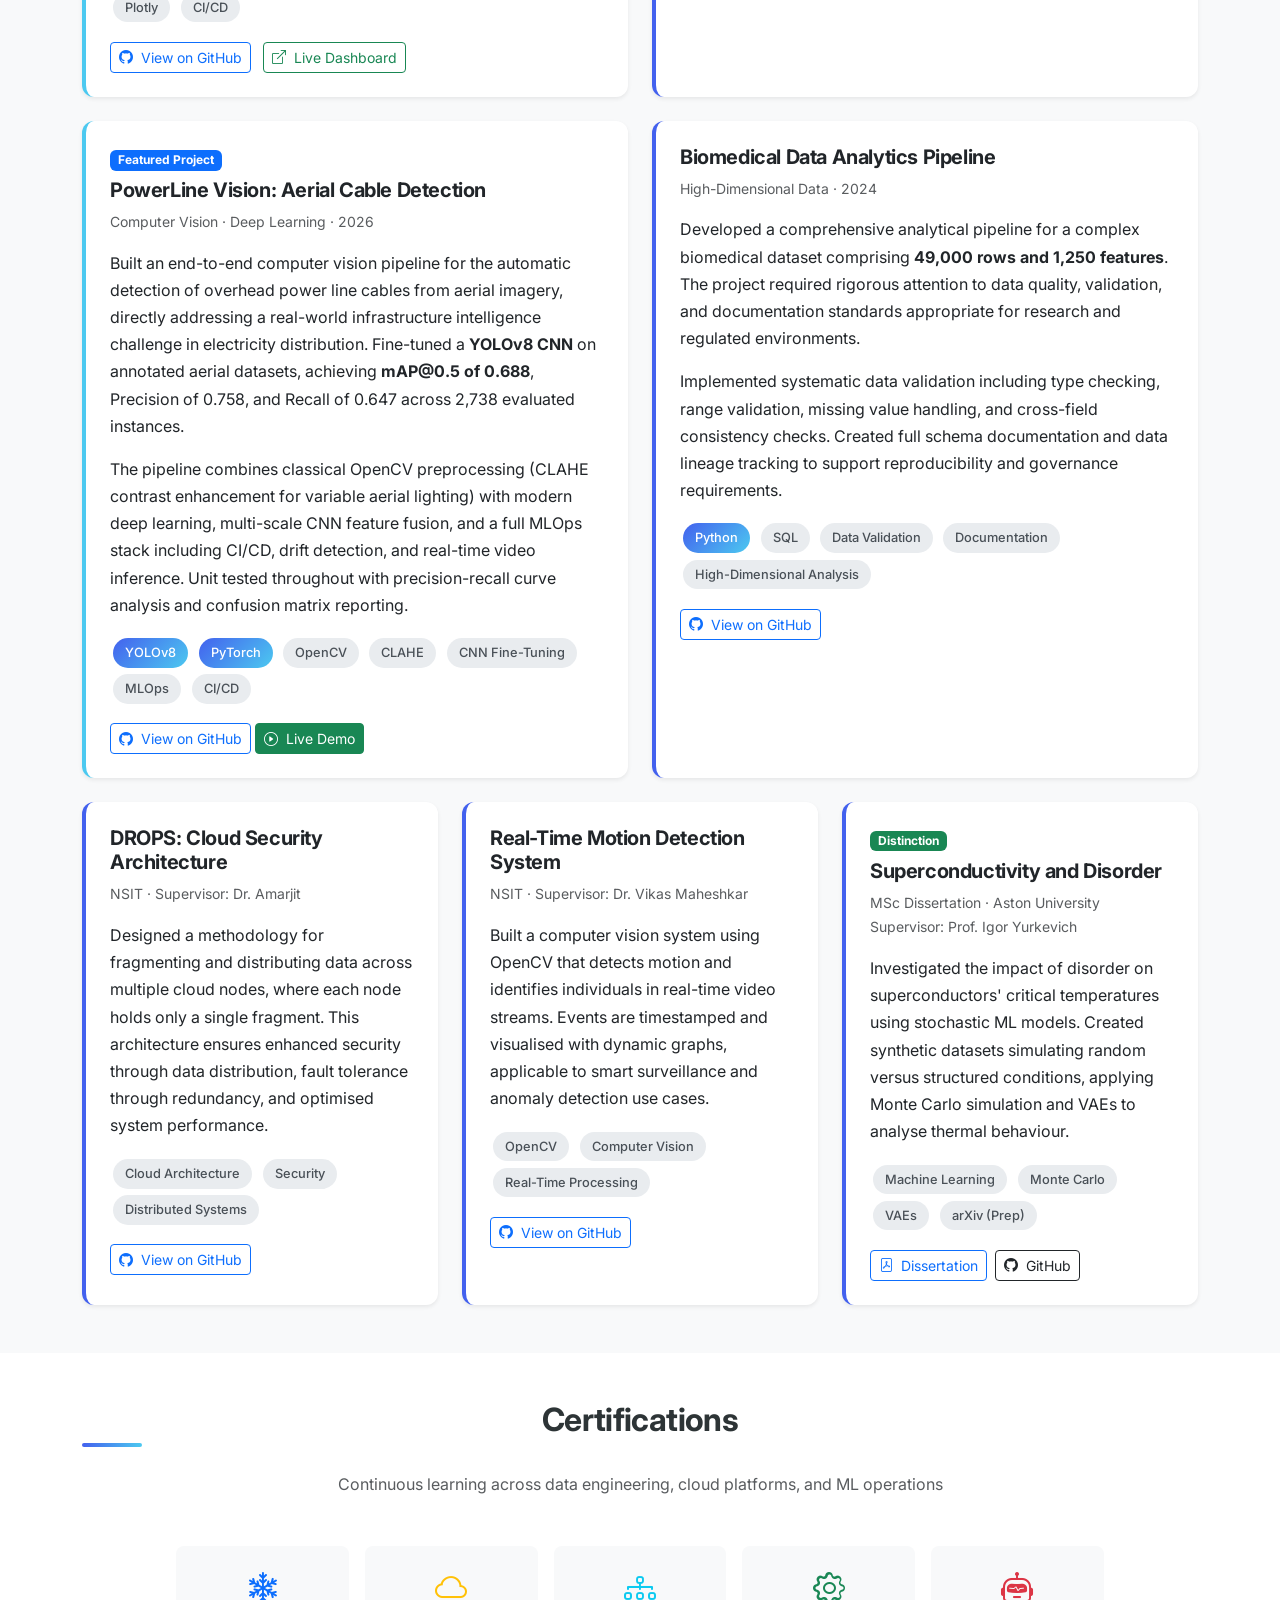
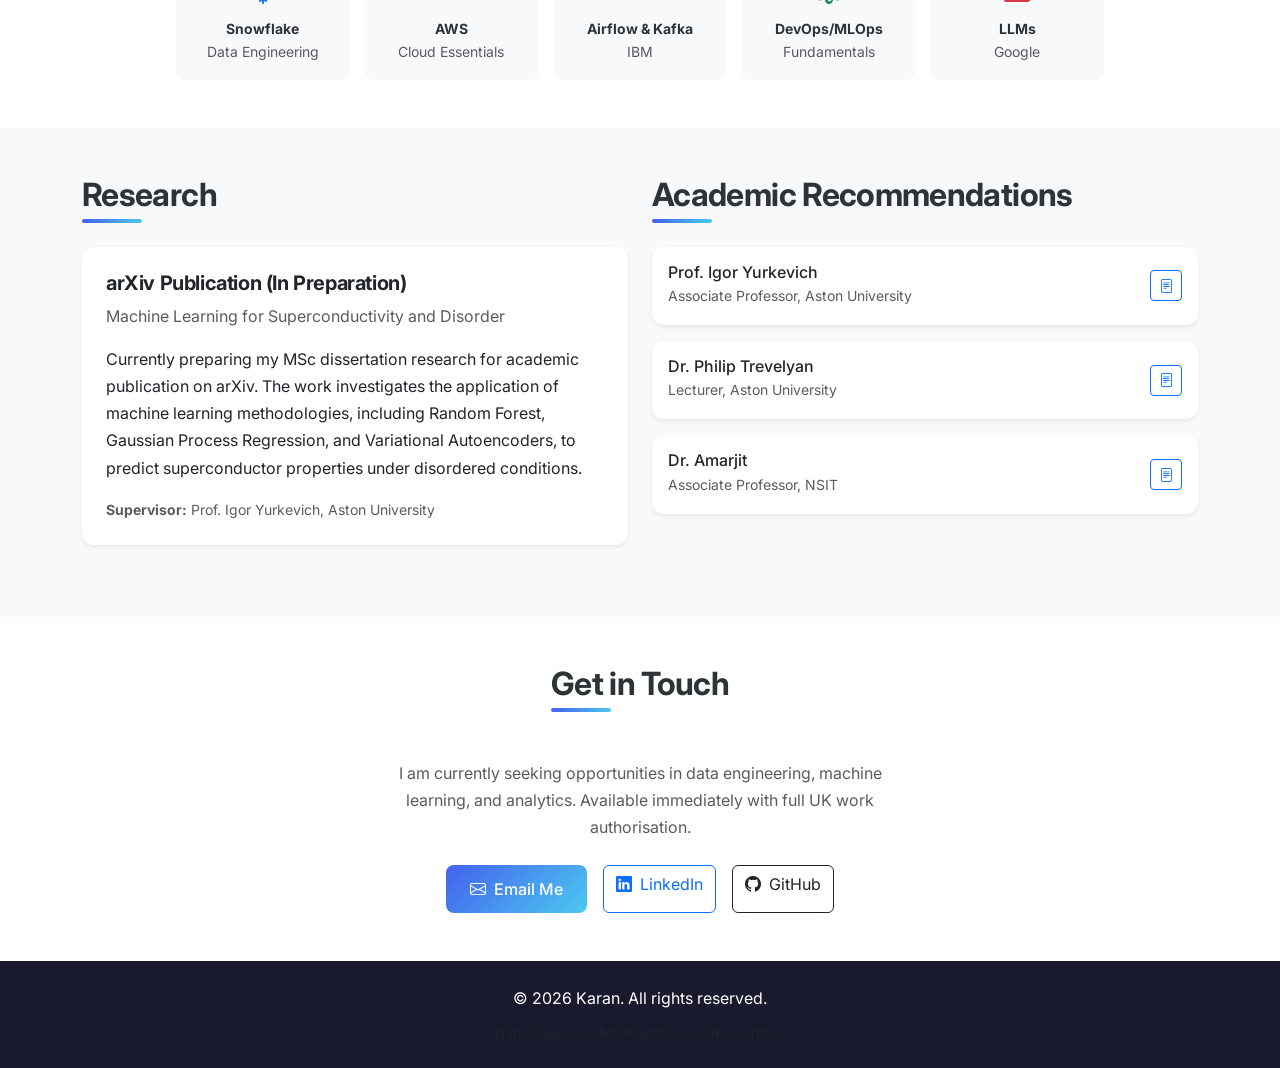
==== commit 52e539fb: "Update index.html" ====
--- a/index.html
+++ b/index.html
@@ -376,7 +376,40 @@
           </div>
         </div>
 
-        
+        <!-- Featured Project: UK Higher Education Analytics -->
+<div class="col-lg-6" data-aos="fade-up" data-aos-delay="100">
+  <div class="card project-card featured h-100 shadow-sm">
+    <div class="card-body p-4">
+      <span class="badge bg-primary mb-2">Featured Project</span>
+      <h5 class="card-title">UK Higher Education Analytics Platform</h5>
+      <p class="text-muted small mb-3">
+        End-to-End Analytical Data Platform · 2026
+      </p>
+      <p class="card-text">
+        Designed and built a production-grade analytical data platform covering <strong>30 UK higher education providers across 10 academic years</strong> of enrolment and degree classification data. The pipeline implements a full ETL workflow with Pandera schema validation, a star-schema dimensional model in DuckDB, and six SQL analytical views using window functions for year-on-year trend analysis.
+      </p>
+      <p class="card-text">
+        Key engineering decisions included choosing DuckDB for its native columnar window function support, enforcing explicit schema contracts to catch data quality issues before they propagate downstream, and designing a six-page interactive dashboard segmented by study level, domicile, subject group, and region — built for non-technical stakeholders. Maintained via GitHub Actions CI with 15 automated pytest tests covering the full pipeline.
+      </p>
+      <div class="mb-3">
+        <span class="tech-badge highlight">DuckDB</span>
+        <span class="tech-badge highlight">Pandera</span>
+        <span class="tech-badge">Python</span>
+        <span class="tech-badge">pandas</span>
+        <span class="tech-badge">SQL</span>
+        <span class="tech-badge">Streamlit</span>
+        <span class="tech-badge">Plotly</span>
+        <span class="tech-badge">CI/CD</span>
+      </div>
+      <a href="https://github.com/Karanm5/uk-he-analytics" target="_blank" class="btn btn-outline-primary btn-sm me-2">
+        <i class="bi bi-github me-1"></i> View on GitHub
+      </a>
+      <a href="https://uk-he-analytics-amxa6dtqz8n3tqy645hxxc.streamlit.app/" target="_blank" class="btn btn-outline-success btn-sm">
+        <i class="bi bi-box-arrow-up-right me-1"></i> Live Dashboard
+      </a>
+    </div>
+  </div>
+</div>
         
         <!-- Project: Real-Time Financial Pipeline -->
         <div class="col-lg-6" data-aos="fade-up" data-aos-delay="300">
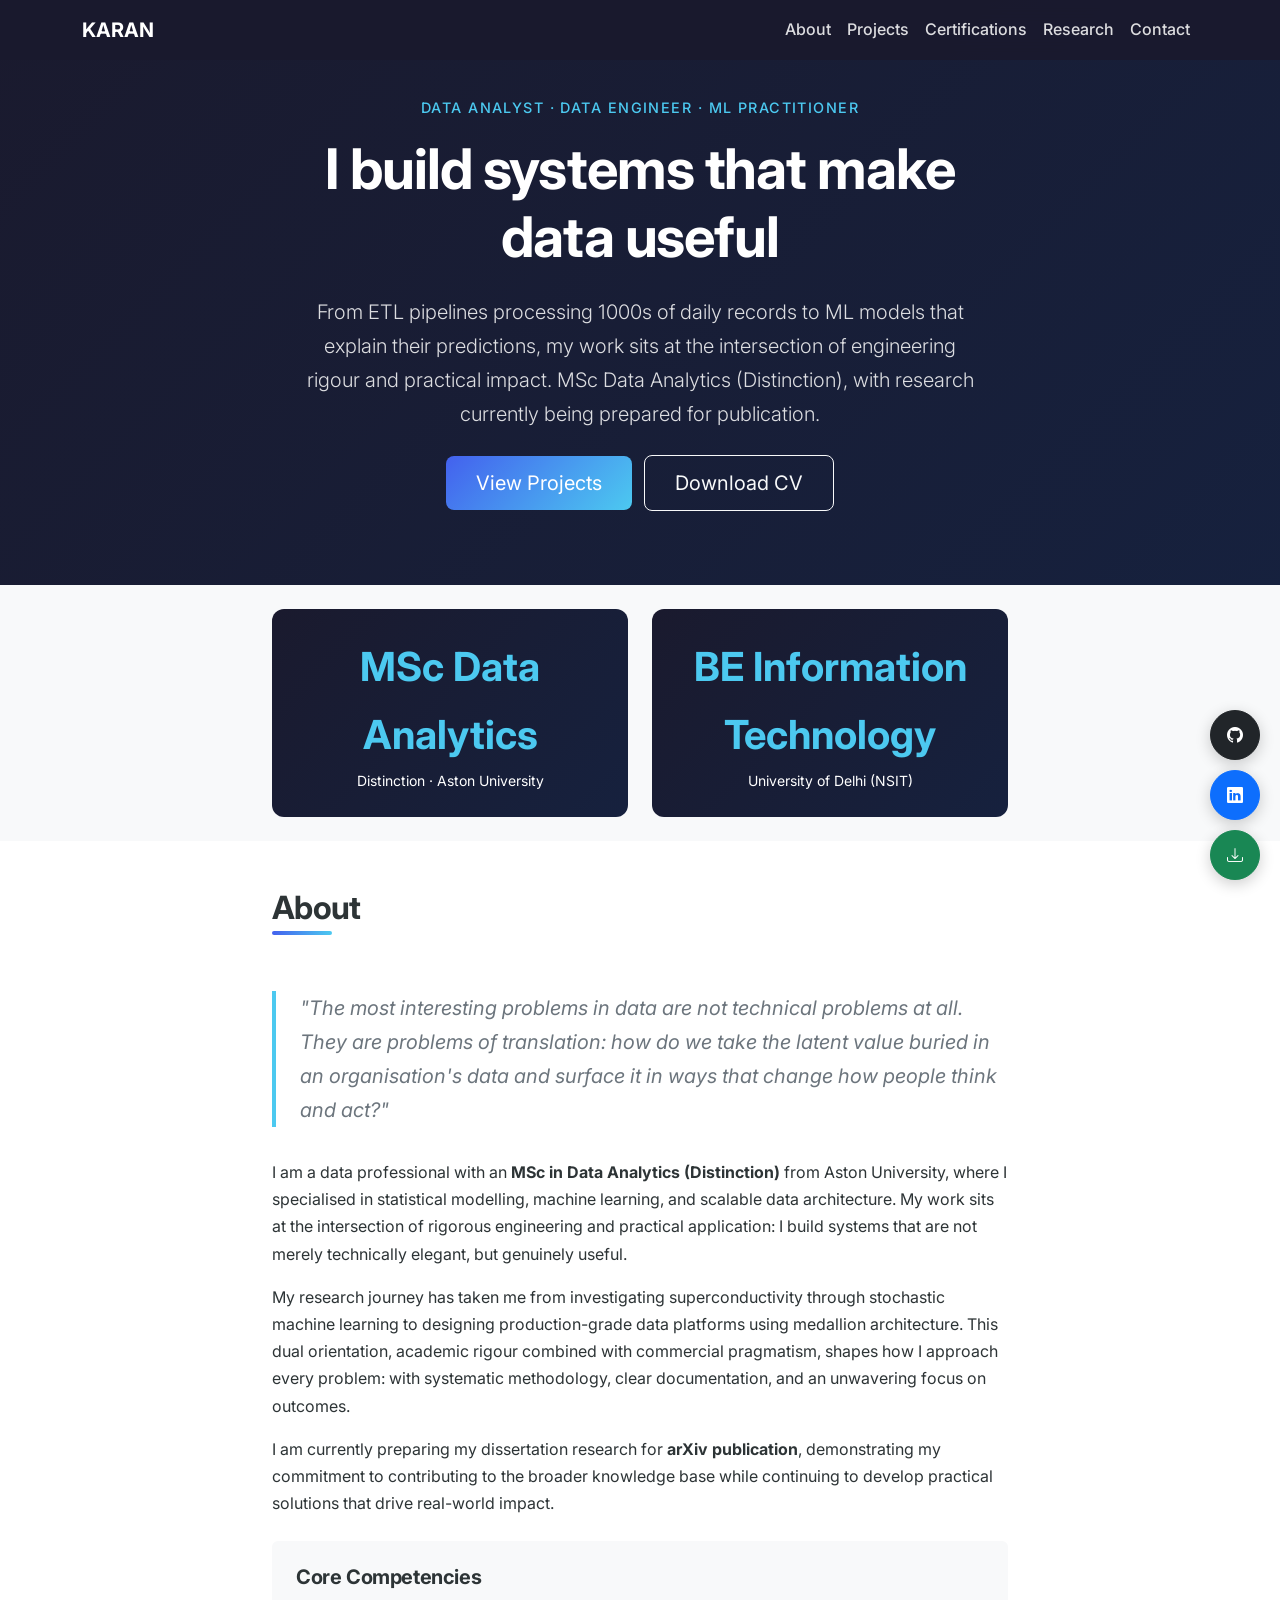
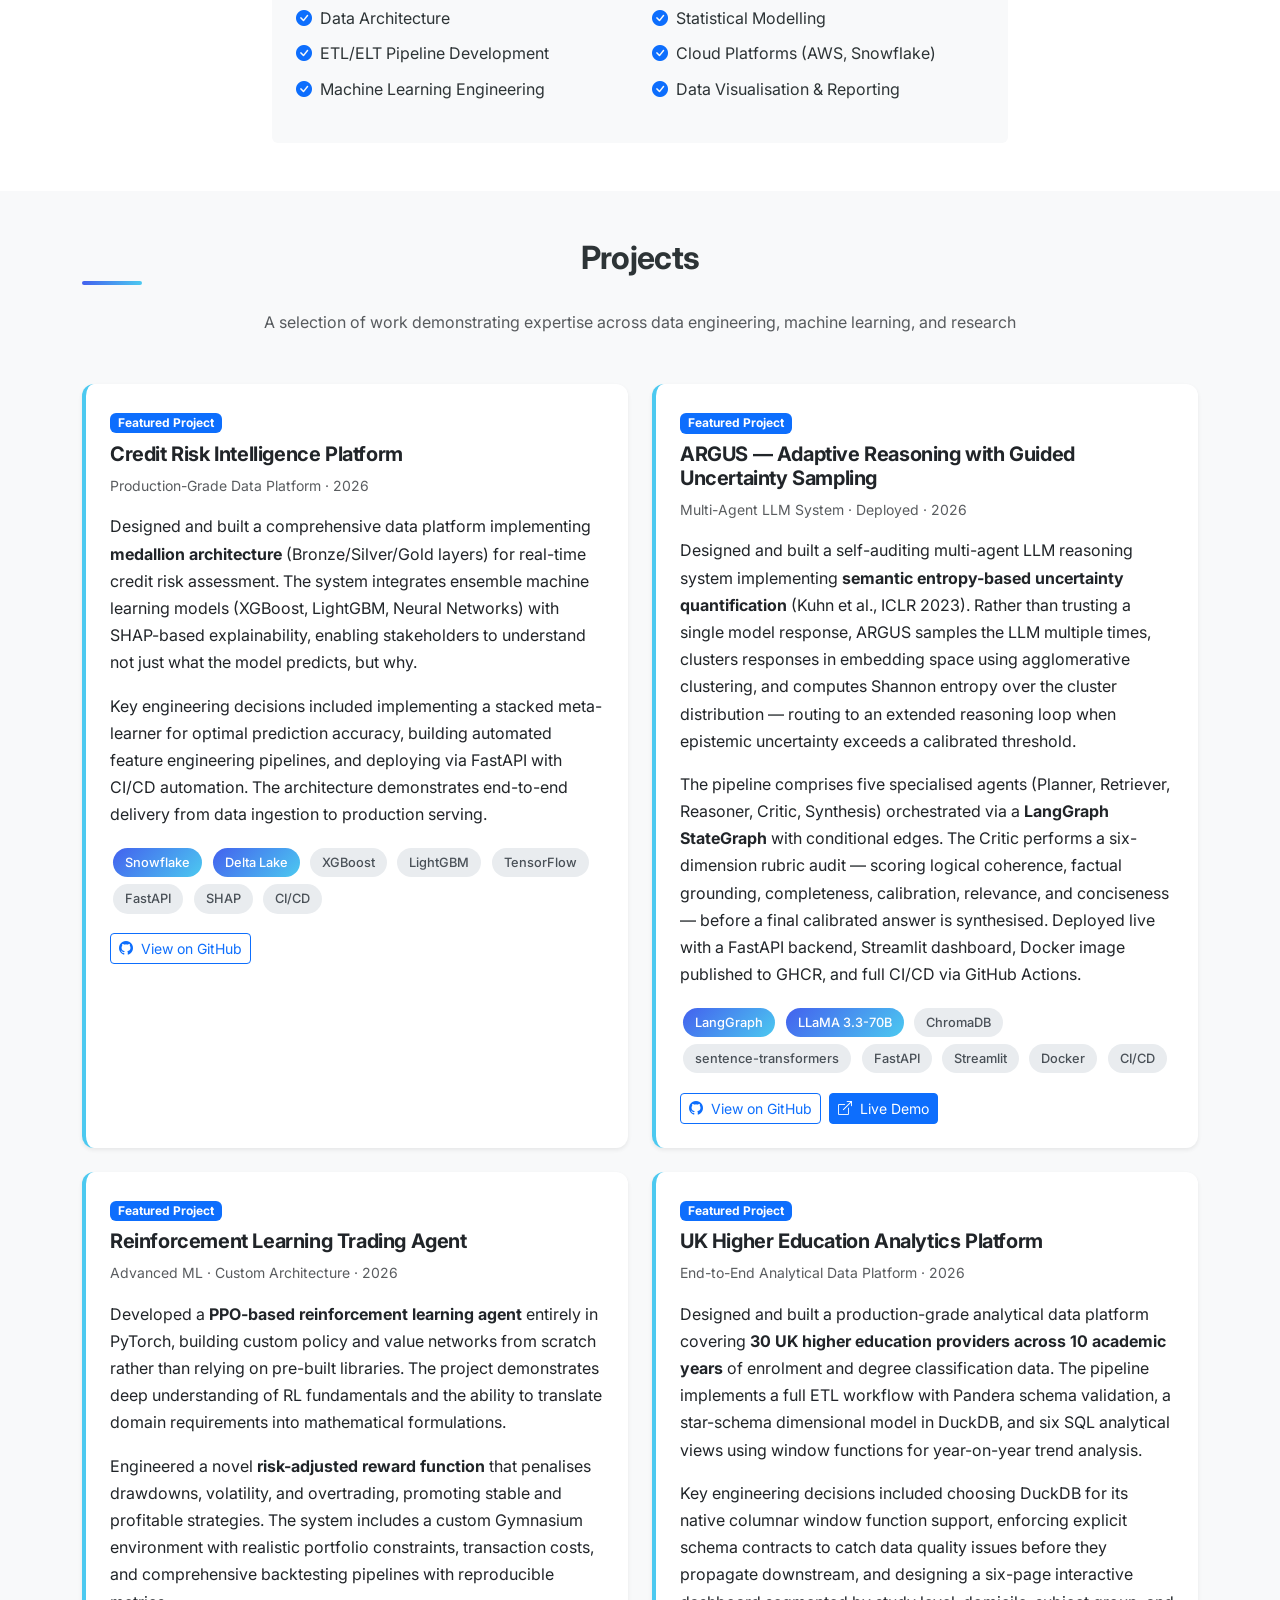
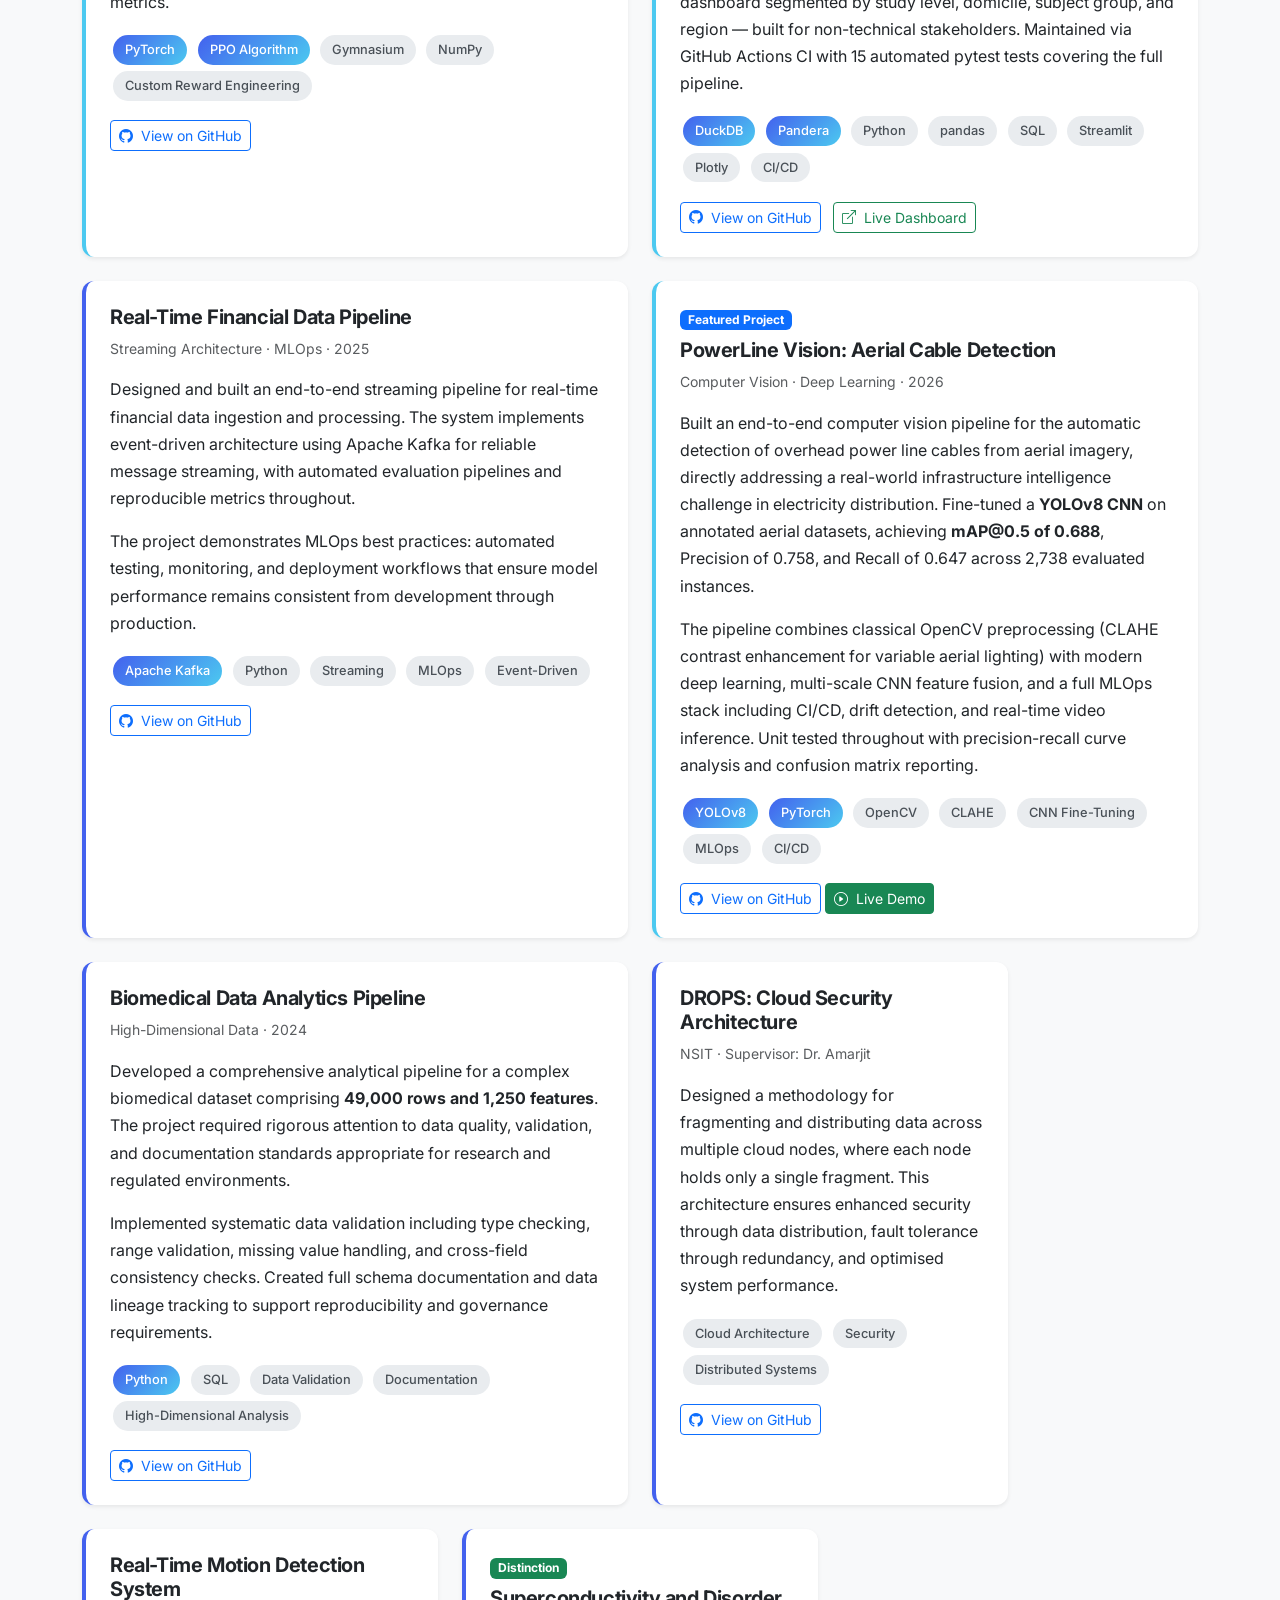
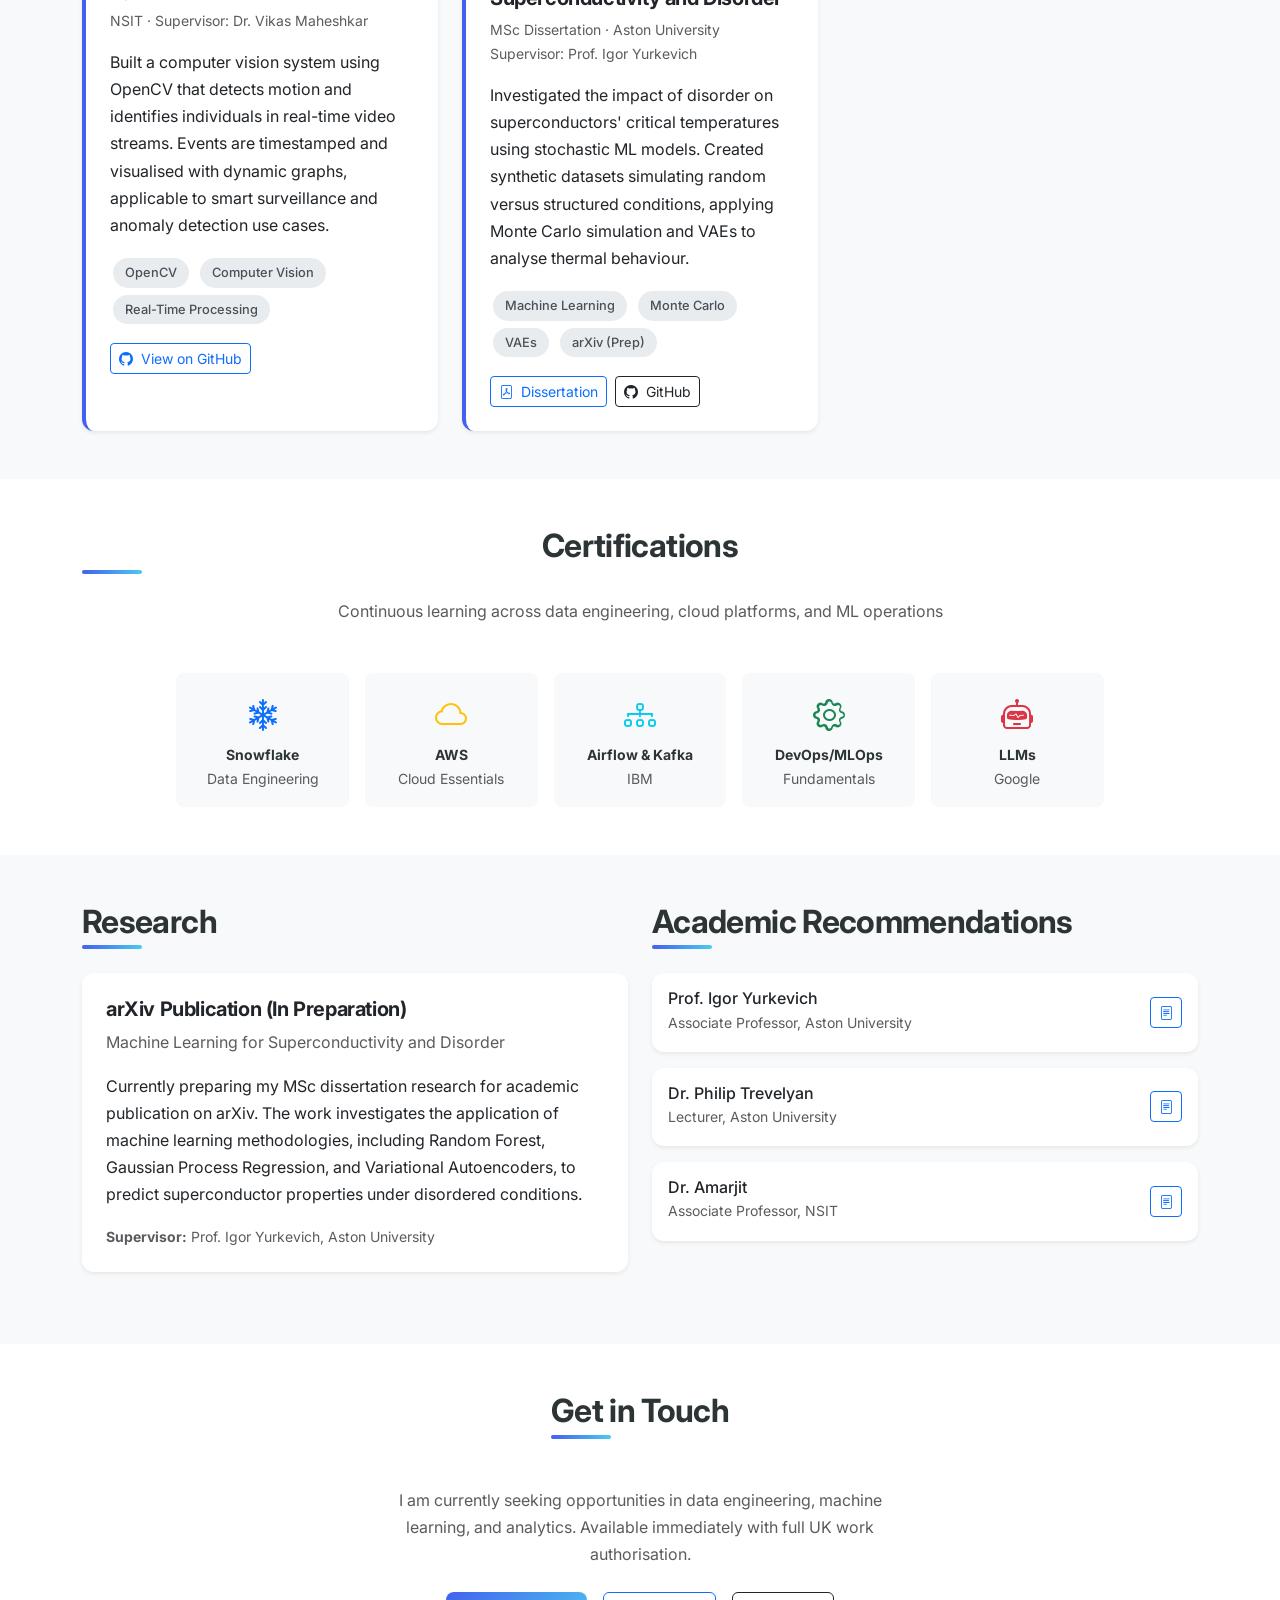
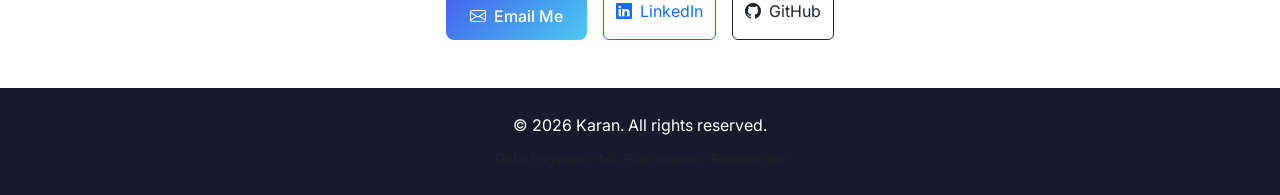
==== commit 3a2dfdc6: "Update index.html" ====
--- a/index.html
+++ b/index.html
@@ -346,6 +346,53 @@
             </div>
           </div>
         </div>
+
+        <!-- Featured Project: ARGUS -->
+<div class="col-lg-6" data-aos="fade-up" data-aos-delay="200">
+  <div class="card project-card featured h-100 shadow-sm">
+    <div class="card-body p-4">
+      <span class="badge bg-primary mb-2">Featured Project</span>
+      <h5 class="card-title">ARGUS — Adaptive Reasoning with Guided Uncertainty Sampling</h5>
+      <p class="text-muted small mb-3">
+        Multi-Agent LLM System · Deployed · 2026
+      </p>
+      <p class="card-text">
+        Designed and built a self-auditing multi-agent LLM reasoning system implementing
+        <strong>semantic entropy-based uncertainty quantification</strong> (Kuhn et al., ICLR 2023).
+        Rather than trusting a single model response, ARGUS samples the LLM multiple times,
+        clusters responses in embedding space using agglomerative clustering, and computes
+        Shannon entropy over the cluster distribution — routing to an extended reasoning loop
+        when epistemic uncertainty exceeds a calibrated threshold.
+      </p>
+      <p class="card-text">
+        The pipeline comprises five specialised agents (Planner, Retriever, Reasoner, Critic,
+        Synthesis) orchestrated via a <strong>LangGraph StateGraph</strong> with conditional
+        edges. The Critic performs a six-dimension rubric audit — scoring logical coherence,
+        factual grounding, completeness, calibration, relevance, and conciseness — before a
+        final calibrated answer is synthesised. Deployed live with a FastAPI backend, Streamlit
+        dashboard, Docker image published to GHCR, and full CI/CD via GitHub Actions.
+      </p>
+      <div class="mb-3">
+        <span class="tech-badge highlight">LangGraph</span>
+        <span class="tech-badge highlight">LLaMA 3.3-70B</span>
+        <span class="tech-badge">ChromaDB</span>
+        <span class="tech-badge">sentence-transformers</span>
+        <span class="tech-badge">FastAPI</span>
+        <span class="tech-badge">Streamlit</span>
+        <span class="tech-badge">Docker</span>
+        <span class="tech-badge">CI/CD</span>
+      </div>
+      <div class="d-flex gap-2">
+        <a href="https://github.com/Karanm5/Argus" target="_blank" class="btn btn-outline-primary btn-sm">
+          <i class="bi bi-github me-1"></i> View on GitHub
+        </a>
+        <a href="YOUR_STREAMLIT_URL_HERE" target="_blank" class="btn btn-primary btn-sm">
+          <i class="bi bi-box-arrow-up-right me-1"></i> Live Demo
+        </a>
+      </div>
+    </div>
+  </div>
+</div>
         
         <!-- Featured Project: RL Trading Agent -->
         <div class="col-lg-6" data-aos="fade-up" data-aos-delay="200">
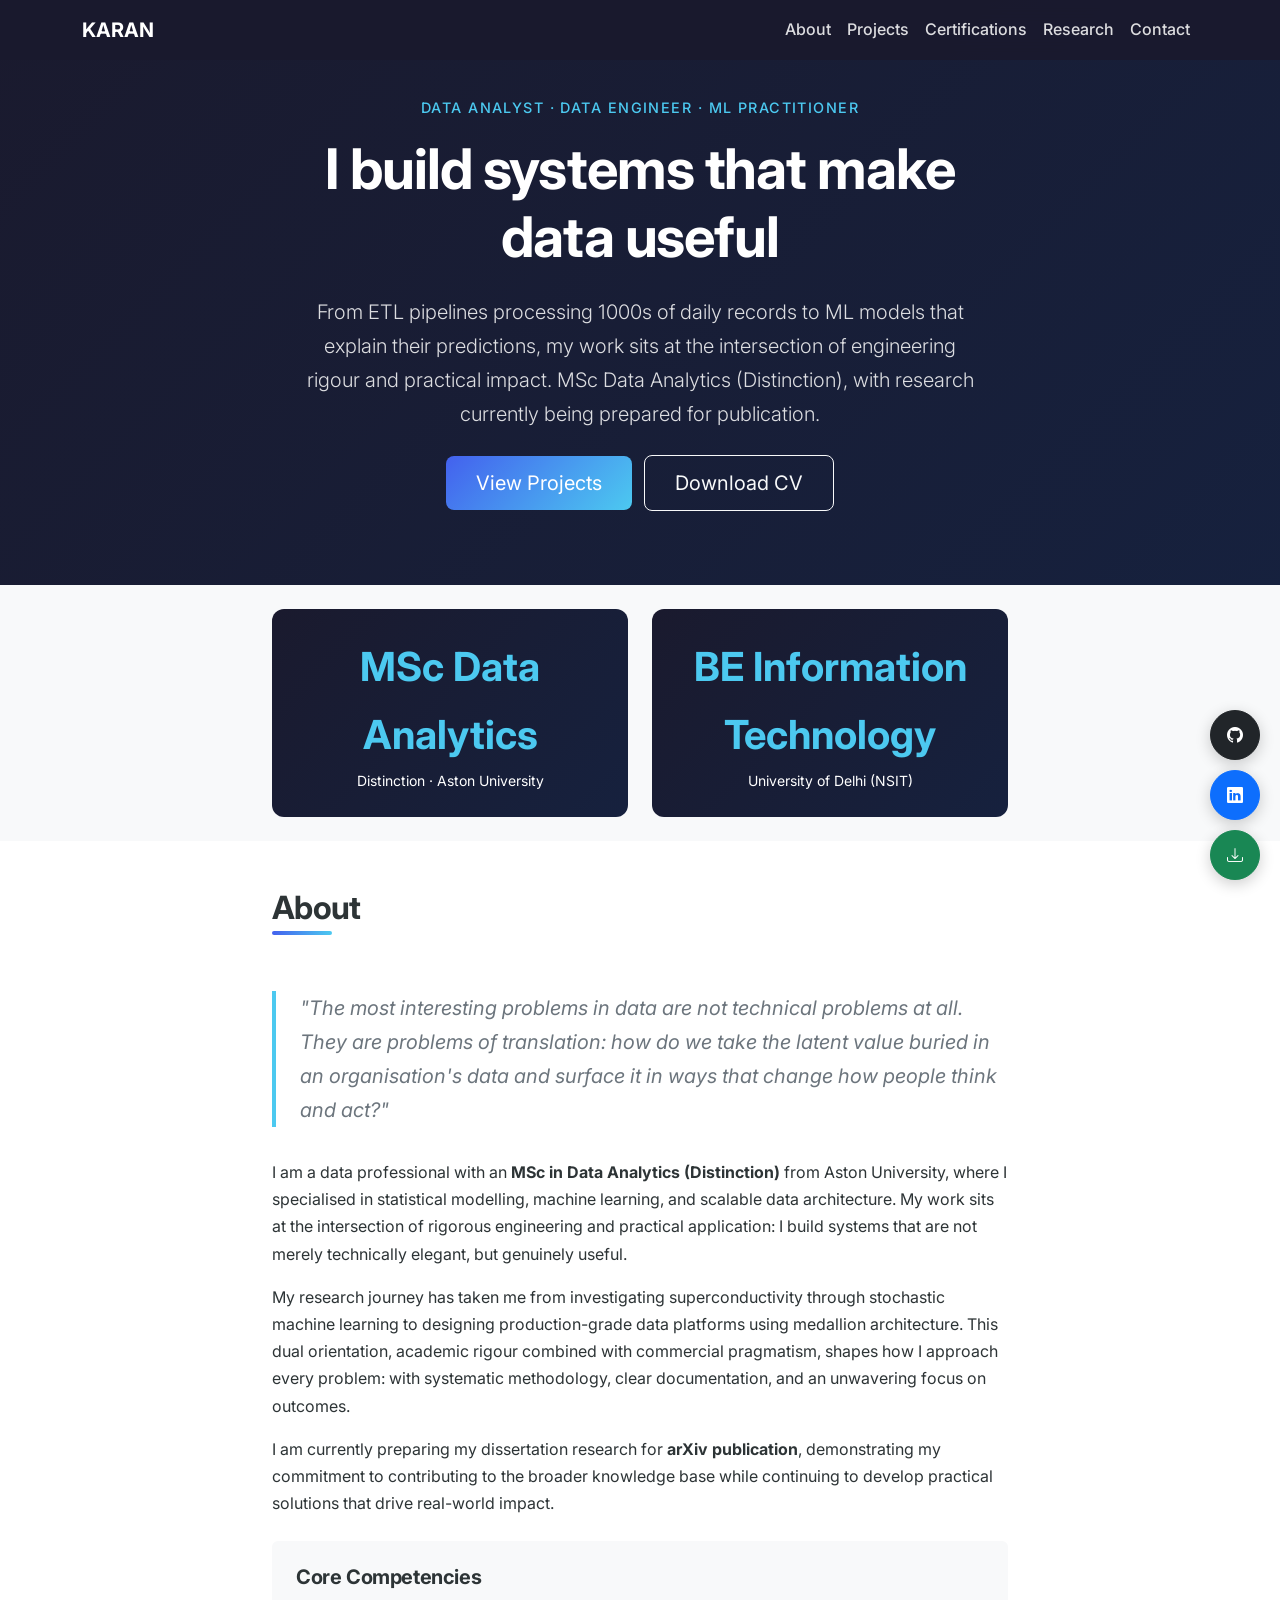
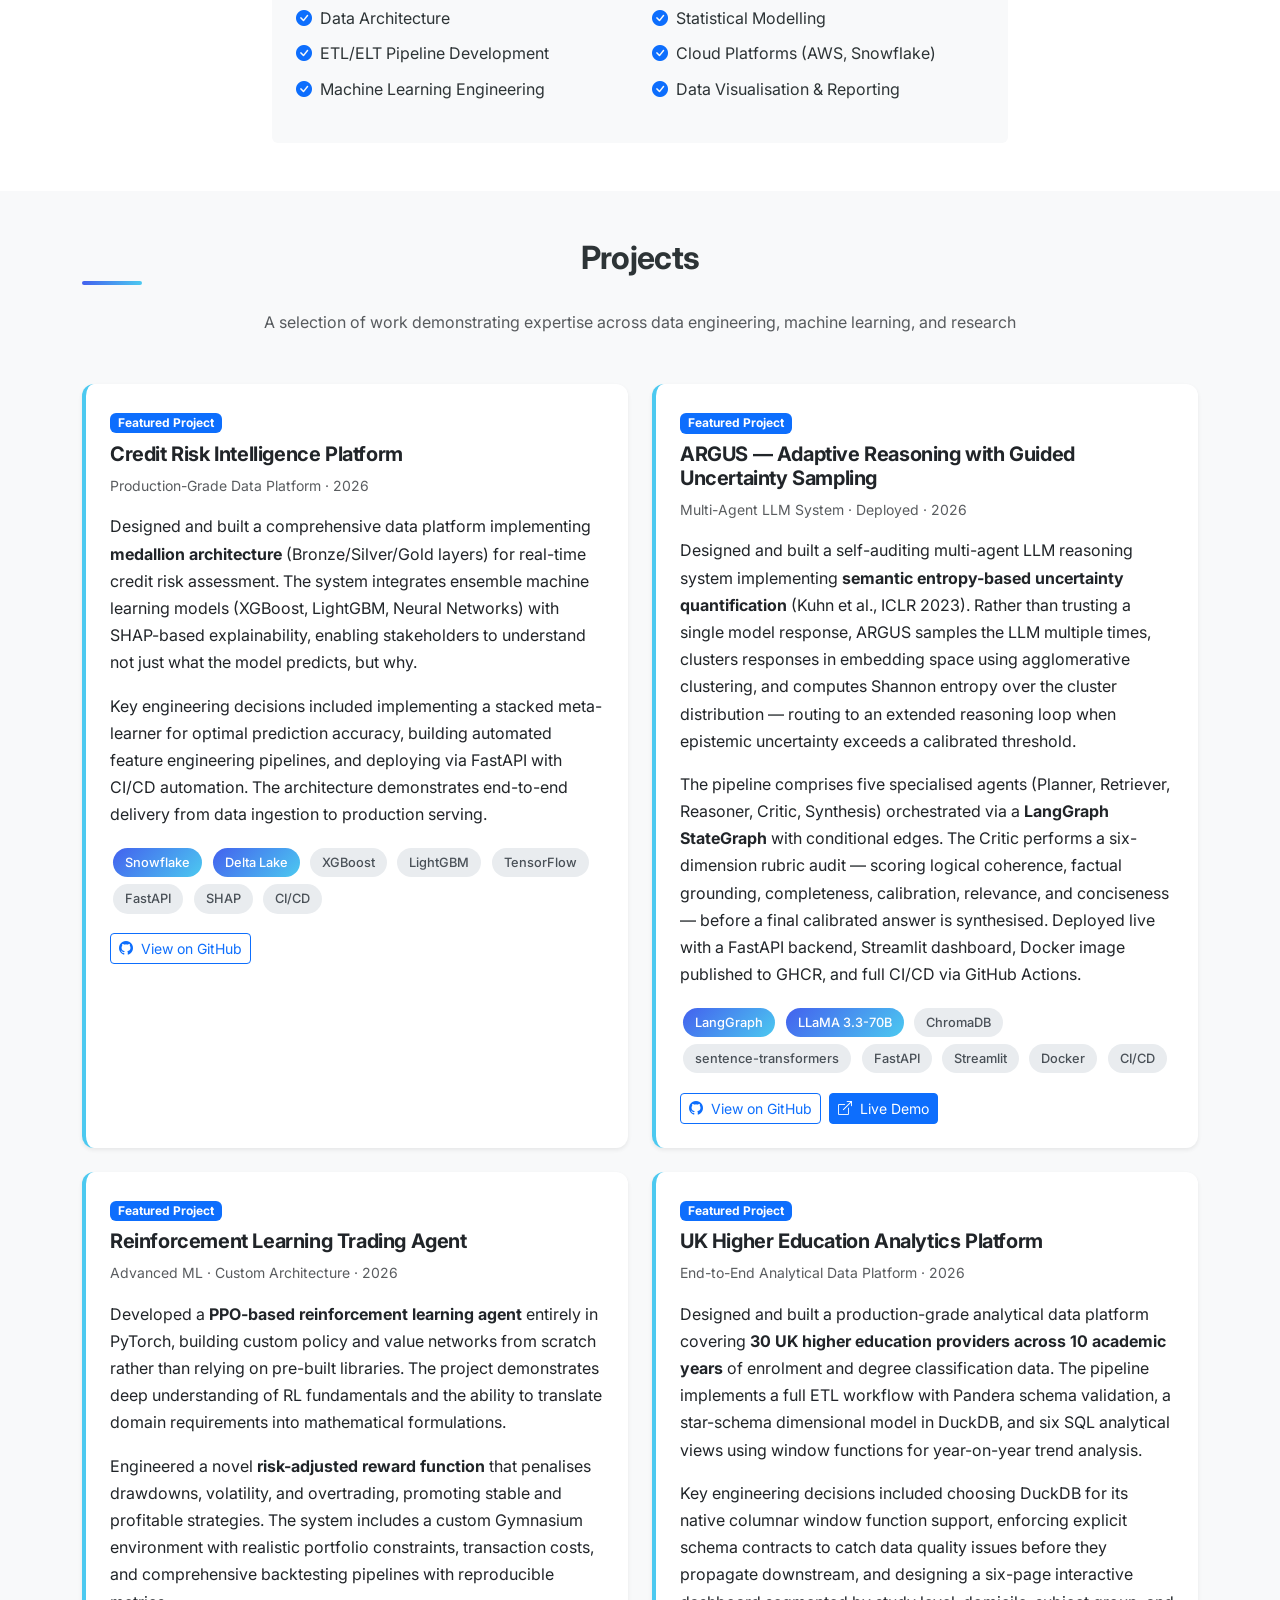
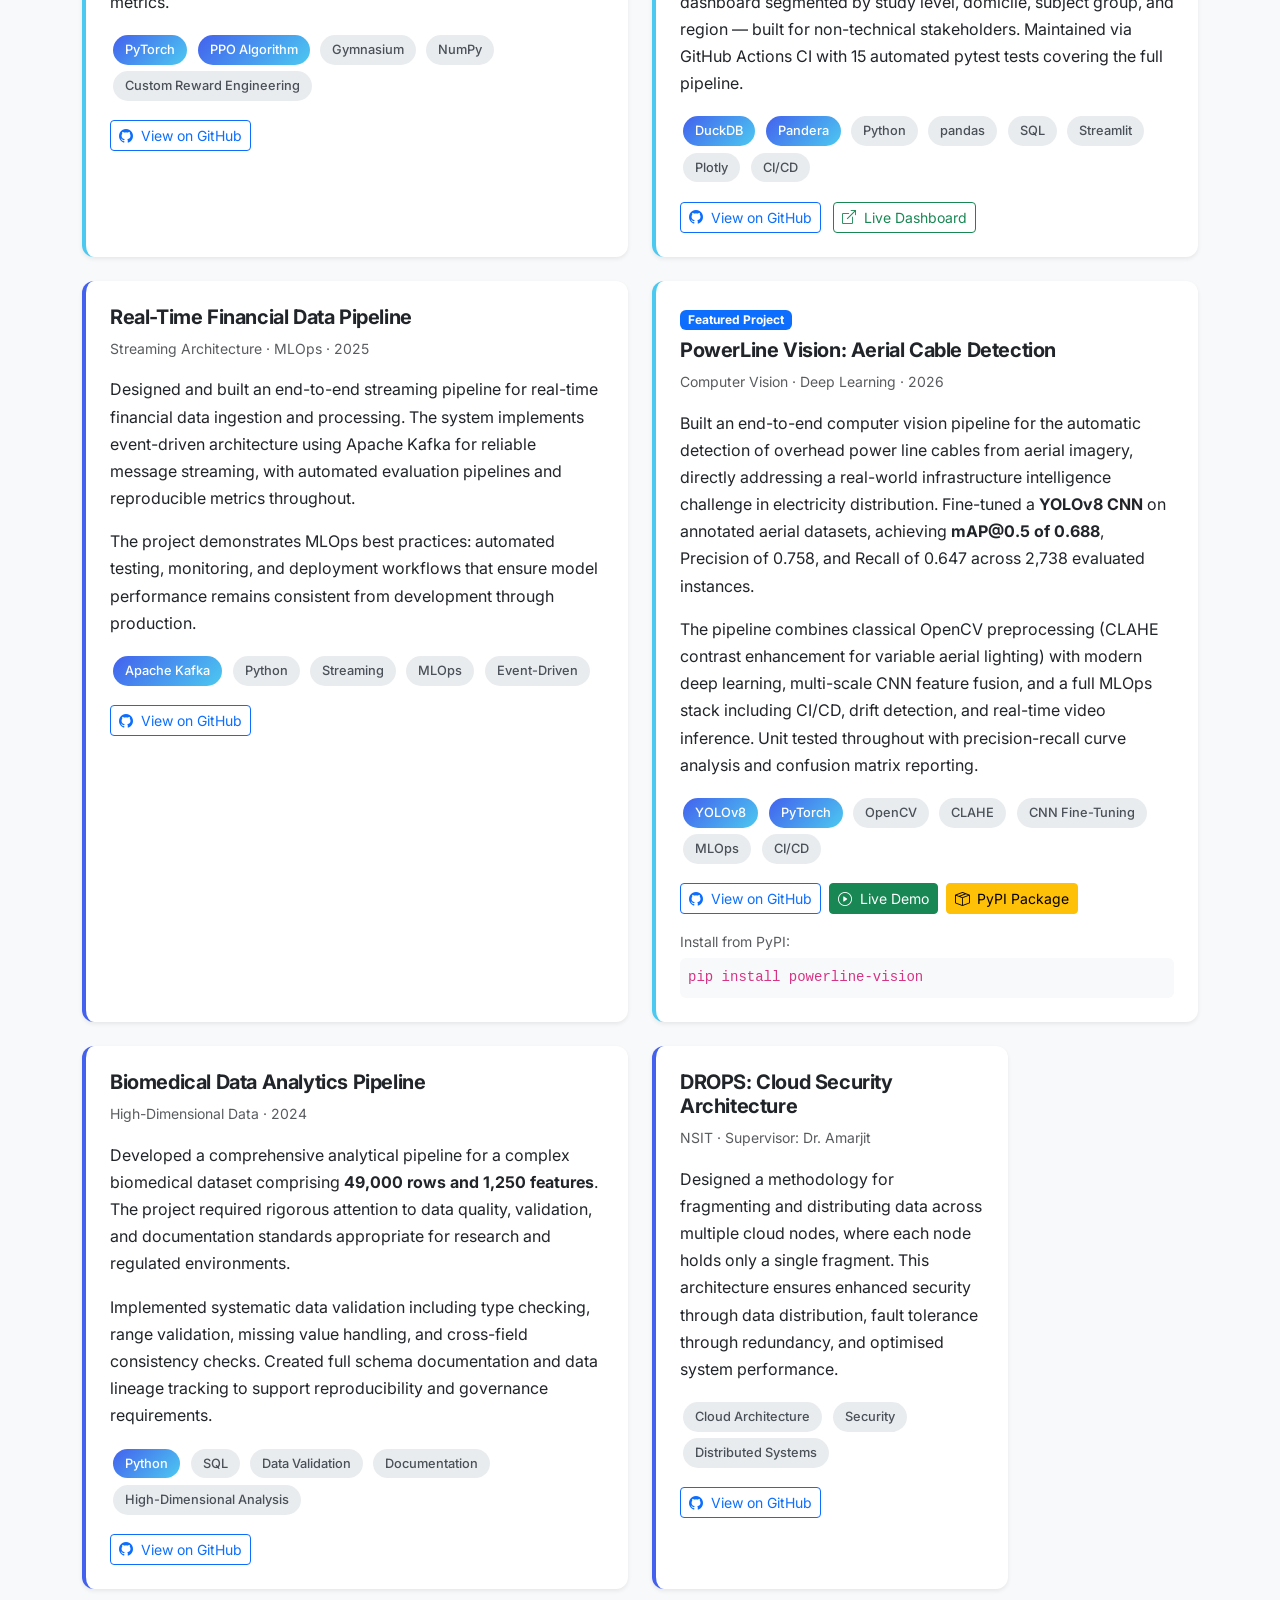
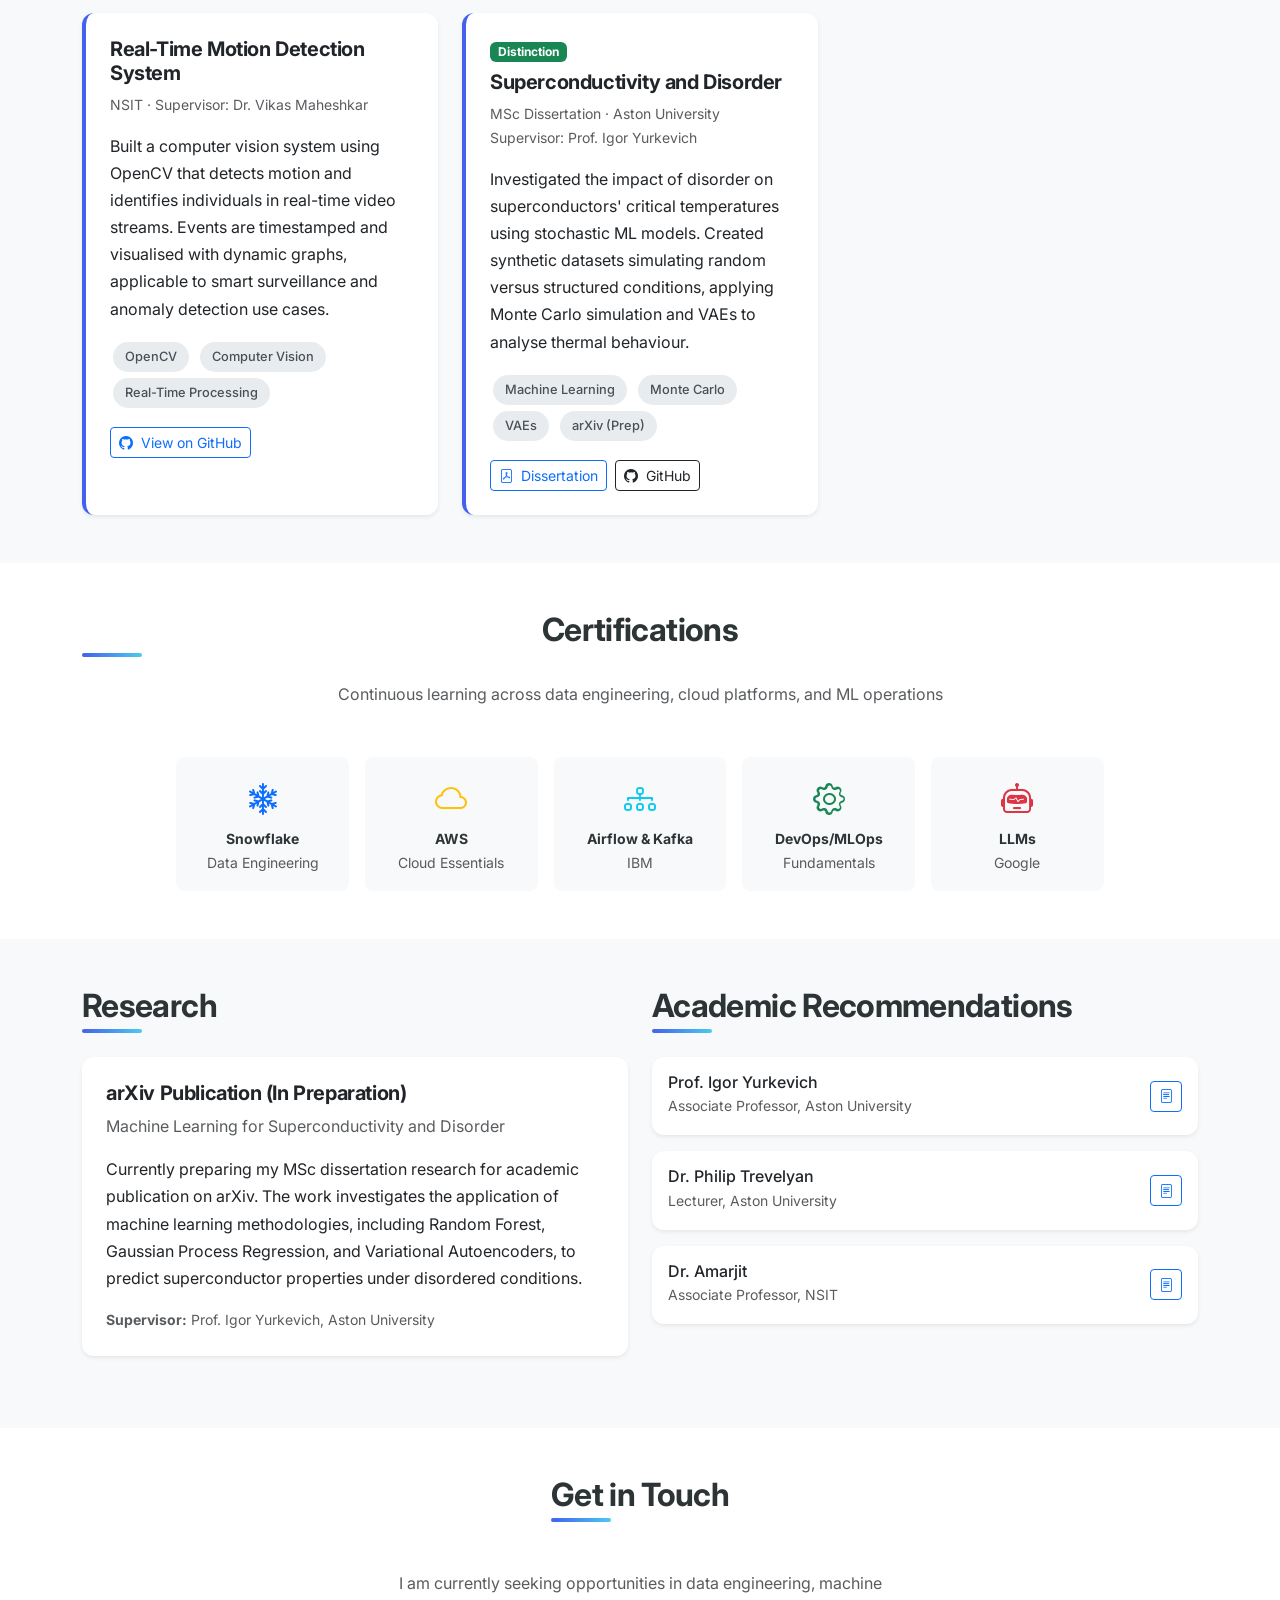
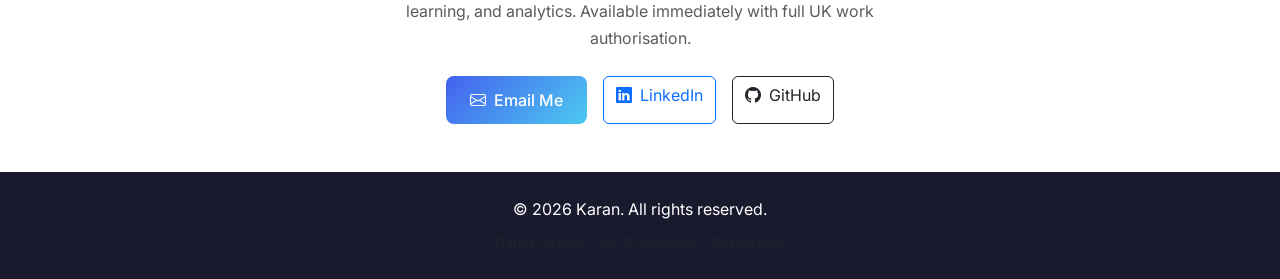
==== commit f55cfcc8: "Enhance project details and add action buttons Updated the project description and added action butt" ====
--- a/index.html
+++ b/index.html
@@ -386,7 +386,7 @@
         <a href="https://github.com/Karanm5/Argus" target="_blank" class="btn btn-outline-primary btn-sm">
           <i class="bi bi-github me-1"></i> View on GitHub
         </a>
-        <a href="YOUR_STREAMLIT_URL_HERE" target="_blank" class="btn btn-primary btn-sm">
+        <a href="https://edhbimhwc9qlicnxafhpmj.streamlit.app/" target="_blank" class="btn btn-primary btn-sm">
           <i class="bi bi-box-arrow-up-right me-1"></i> Live Demo
         </a>
       </div>
@@ -486,7 +486,7 @@
           </div>
         </div>
 
-        <!-- Featured Project: PowerLine Vision -->
+<!-- Featured Project: PowerLine Vision -->
 <div class="col-lg-6" data-aos="fade-up" data-aos-delay="300">
   <div class="card project-card featured h-100 shadow-sm">
     <div class="card-body p-4">
@@ -495,12 +495,15 @@
       <p class="text-muted small mb-3">
         Computer Vision · Deep Learning · 2026
       </p>
+
       <p class="card-text">
         Built an end-to-end computer vision pipeline for the automatic detection of overhead power line cables from aerial imagery, directly addressing a real-world infrastructure intelligence challenge in electricity distribution. Fine-tuned a <strong>YOLOv8 CNN</strong> on annotated aerial datasets, achieving <strong>mAP@0.5 of 0.688</strong>, Precision of 0.758, and Recall of 0.647 across 2,738 evaluated instances.
       </p>
+
       <p class="card-text">
         The pipeline combines classical OpenCV preprocessing (CLAHE contrast enhancement for variable aerial lighting) with modern deep learning, multi-scale CNN feature fusion, and a full MLOps stack including CI/CD, drift detection, and real-time video inference. Unit tested throughout with precision-recall curve analysis and confusion matrix reporting.
       </p>
+
       <div class="mb-3">
         <span class="tech-badge highlight">YOLOv8</span>
         <span class="tech-badge highlight">PyTorch</span>
@@ -510,12 +513,38 @@
         <span class="tech-badge">MLOps</span>
         <span class="tech-badge">CI/CD</span>
       </div>
-      <a href="https://github.com/Karanm5/powerline-vision" target="_blank" class="btn btn-outline-primary btn-sm">
-        <i class="bi bi-github me-1"></i> View on GitHub
-      </a>
-      <a href="https://karanm5-powerline-vision.hf.space" target="_blank" class="btn btn-success btn-sm">
-  <i class="bi bi-play-circle me-1"></i> Live Demo
-</a>
+
+      <!-- Action Buttons -->
+      <div class="d-flex flex-wrap gap-2 mb-3">
+        <a href="https://github.com/Karanm5/powerline-vision"
+           target="_blank"
+           class="btn btn-outline-primary btn-sm">
+          <i class="bi bi-github me-1"></i> View on GitHub
+        </a>
+
+        <a href="https://karanm5-powerline-vision.hf.space"
+           target="_blank"
+           class="btn btn-success btn-sm">
+          <i class="bi bi-play-circle me-1"></i> Live Demo
+        </a>
+
+        <a href="https://pypi.org/project/powerline-vision/"
+           target="_blank"
+           class="btn btn-warning btn-sm">
+          <i class="bi bi-box-seam me-1"></i> PyPI Package
+        </a>
+      </div>
+
+      <!-- Installation Command -->
+      <div class="mt-2">
+        <small class="text-muted d-block mb-1">
+          Install from PyPI:
+        </small>
+        <code class="d-block p-2 bg-light rounded">
+          pip install powerline-vision
+        </code>
+      </div>
+
     </div>
   </div>
 </div>
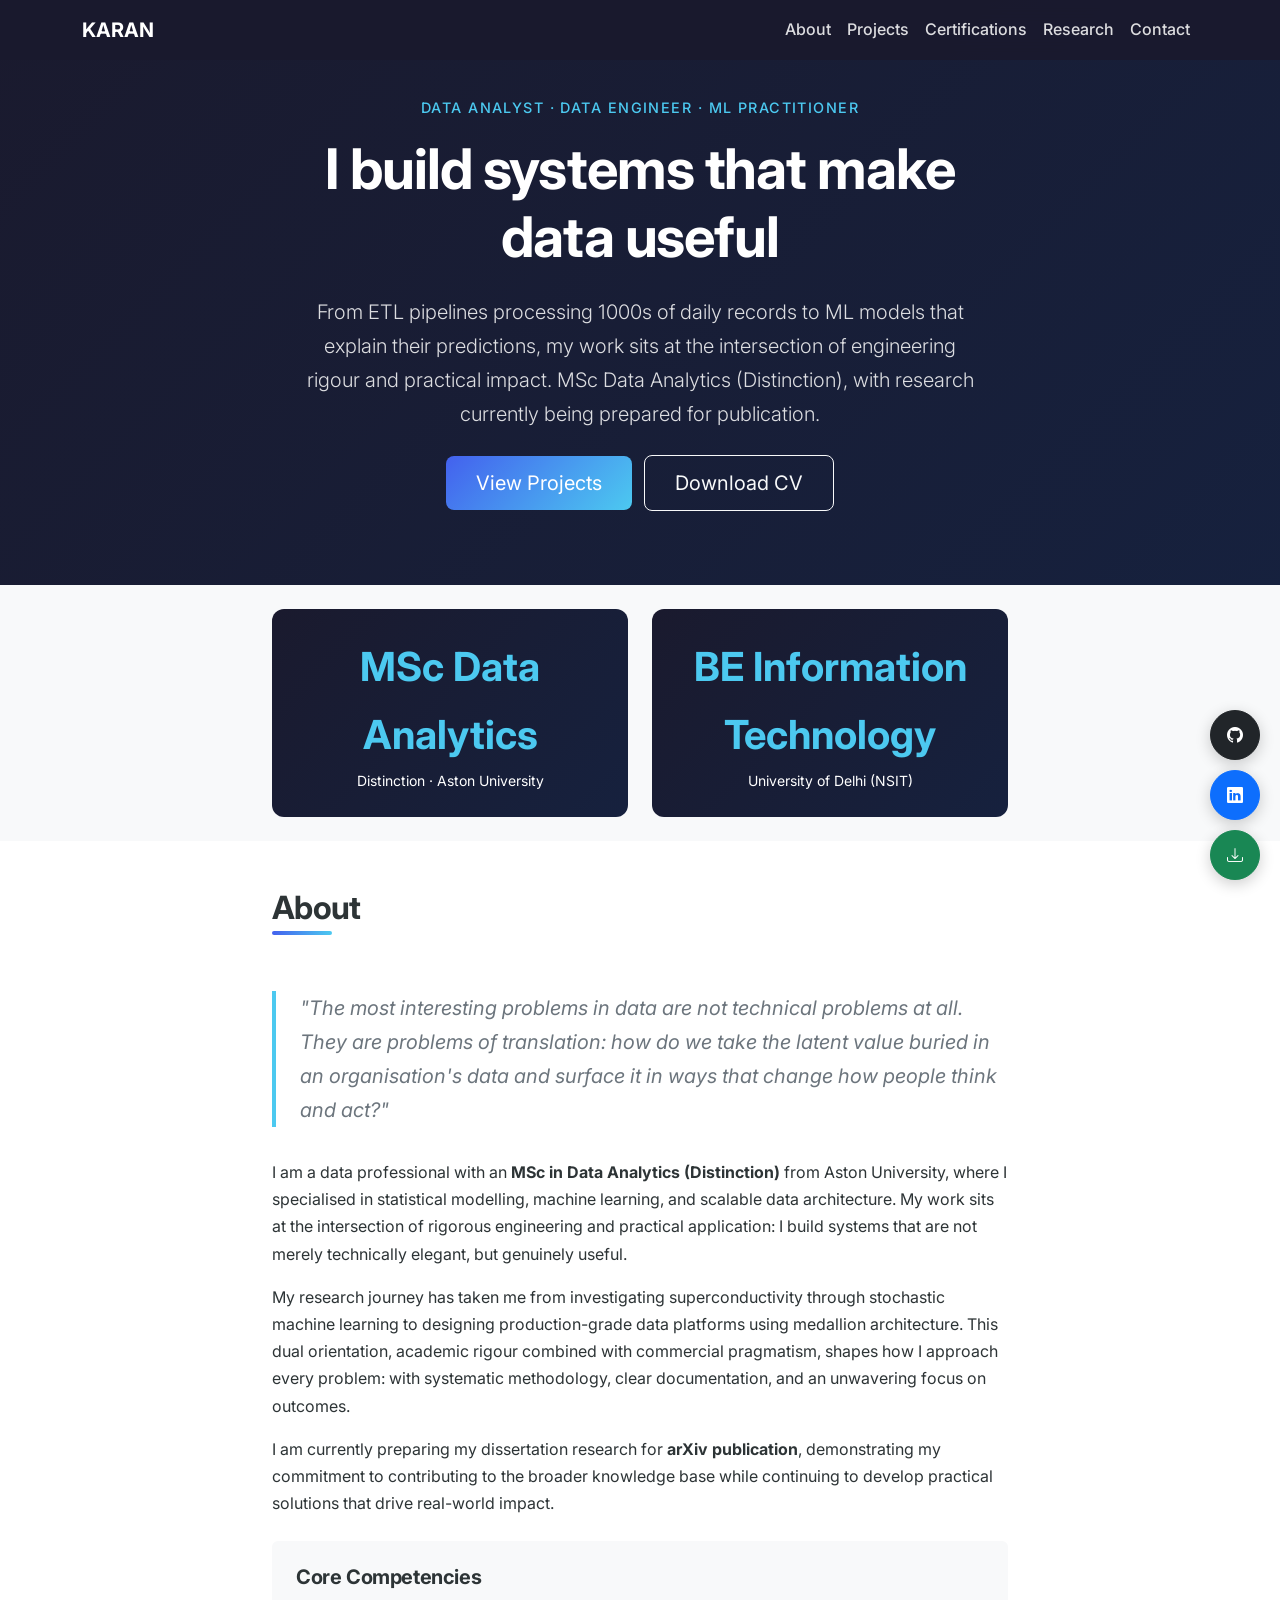
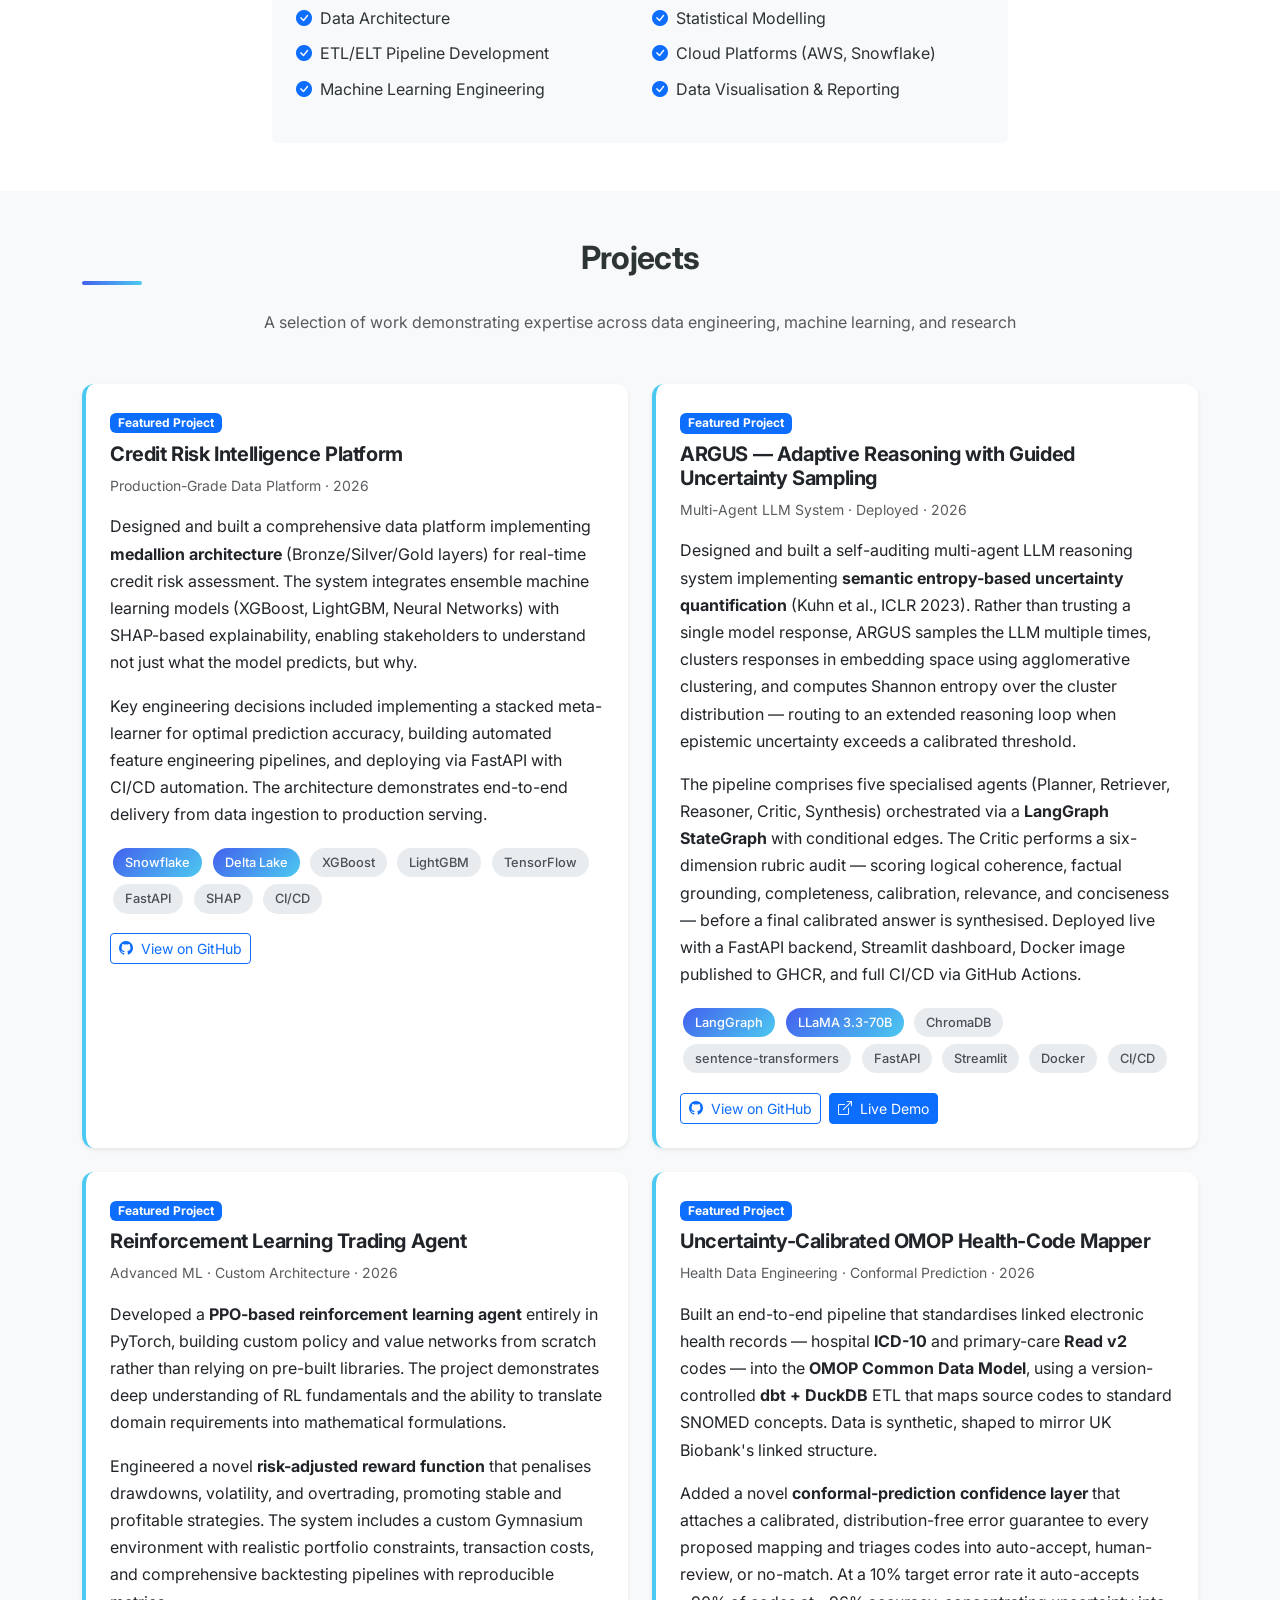
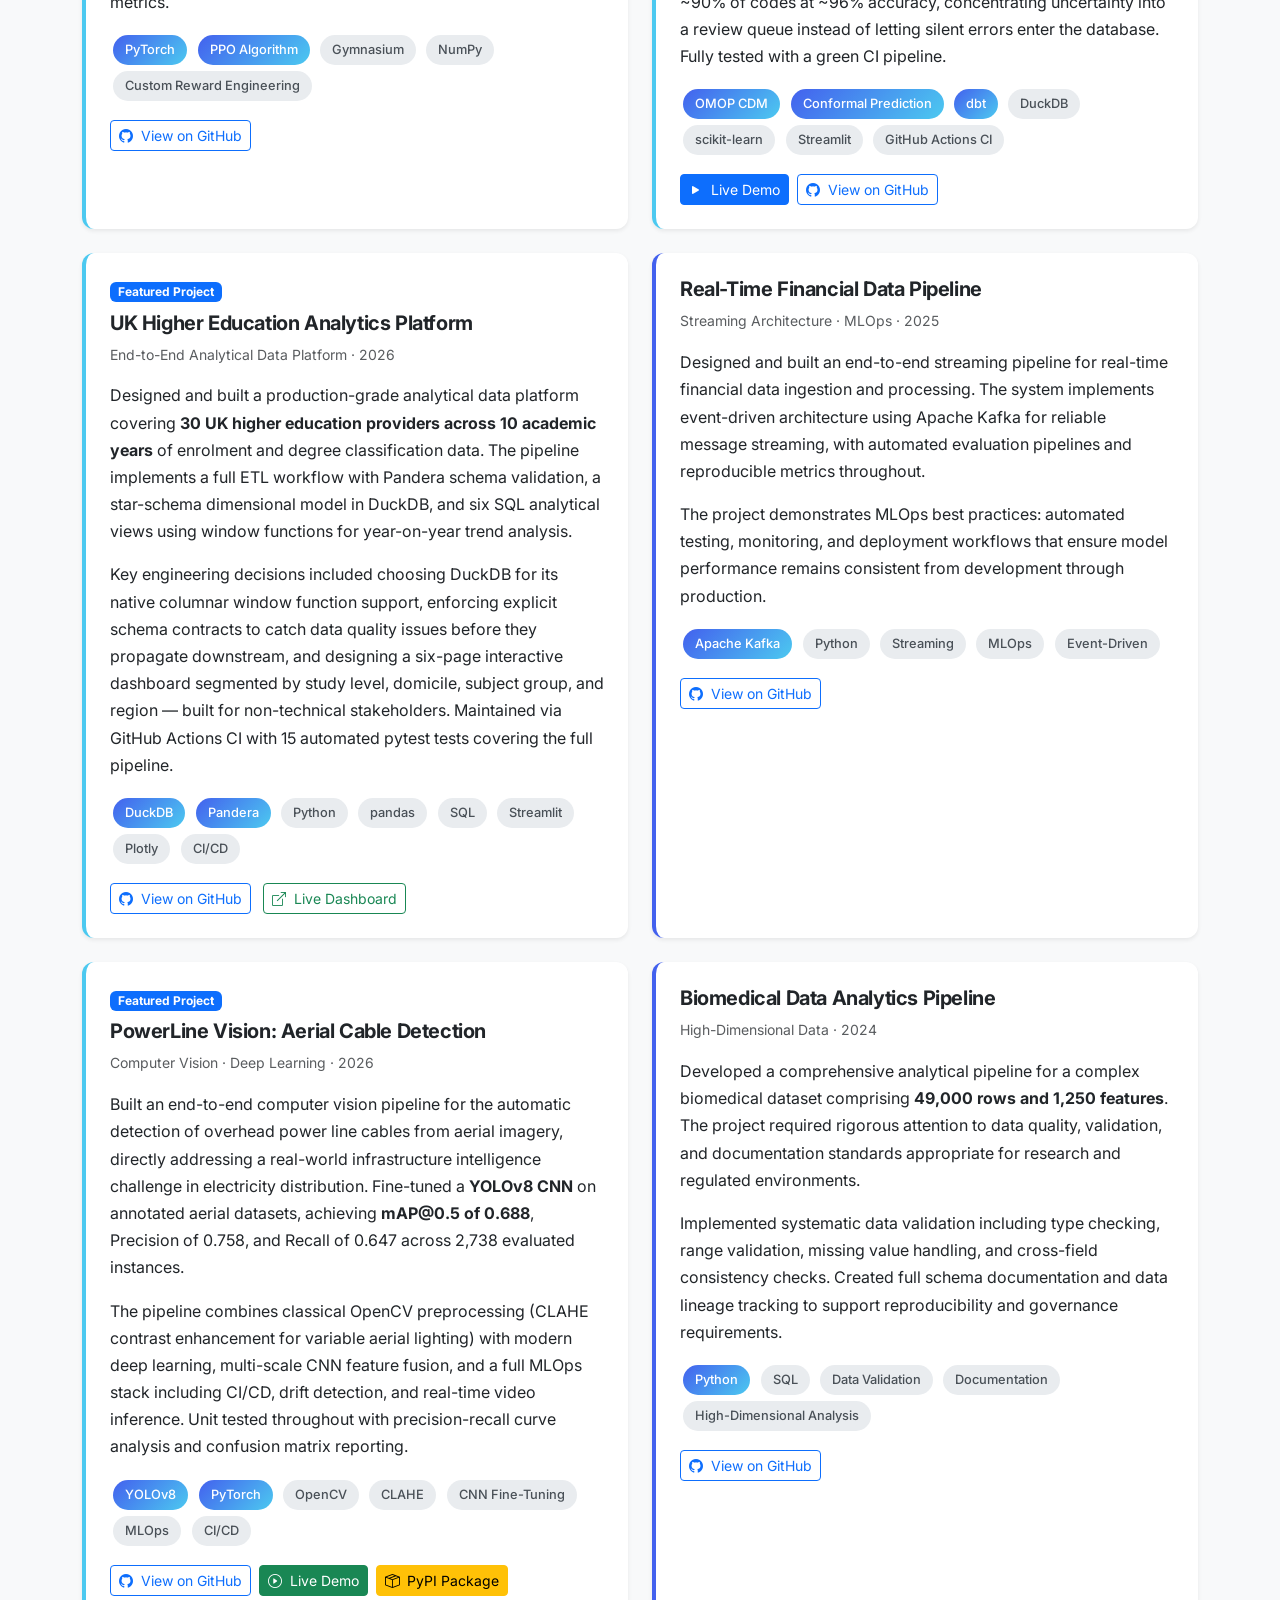
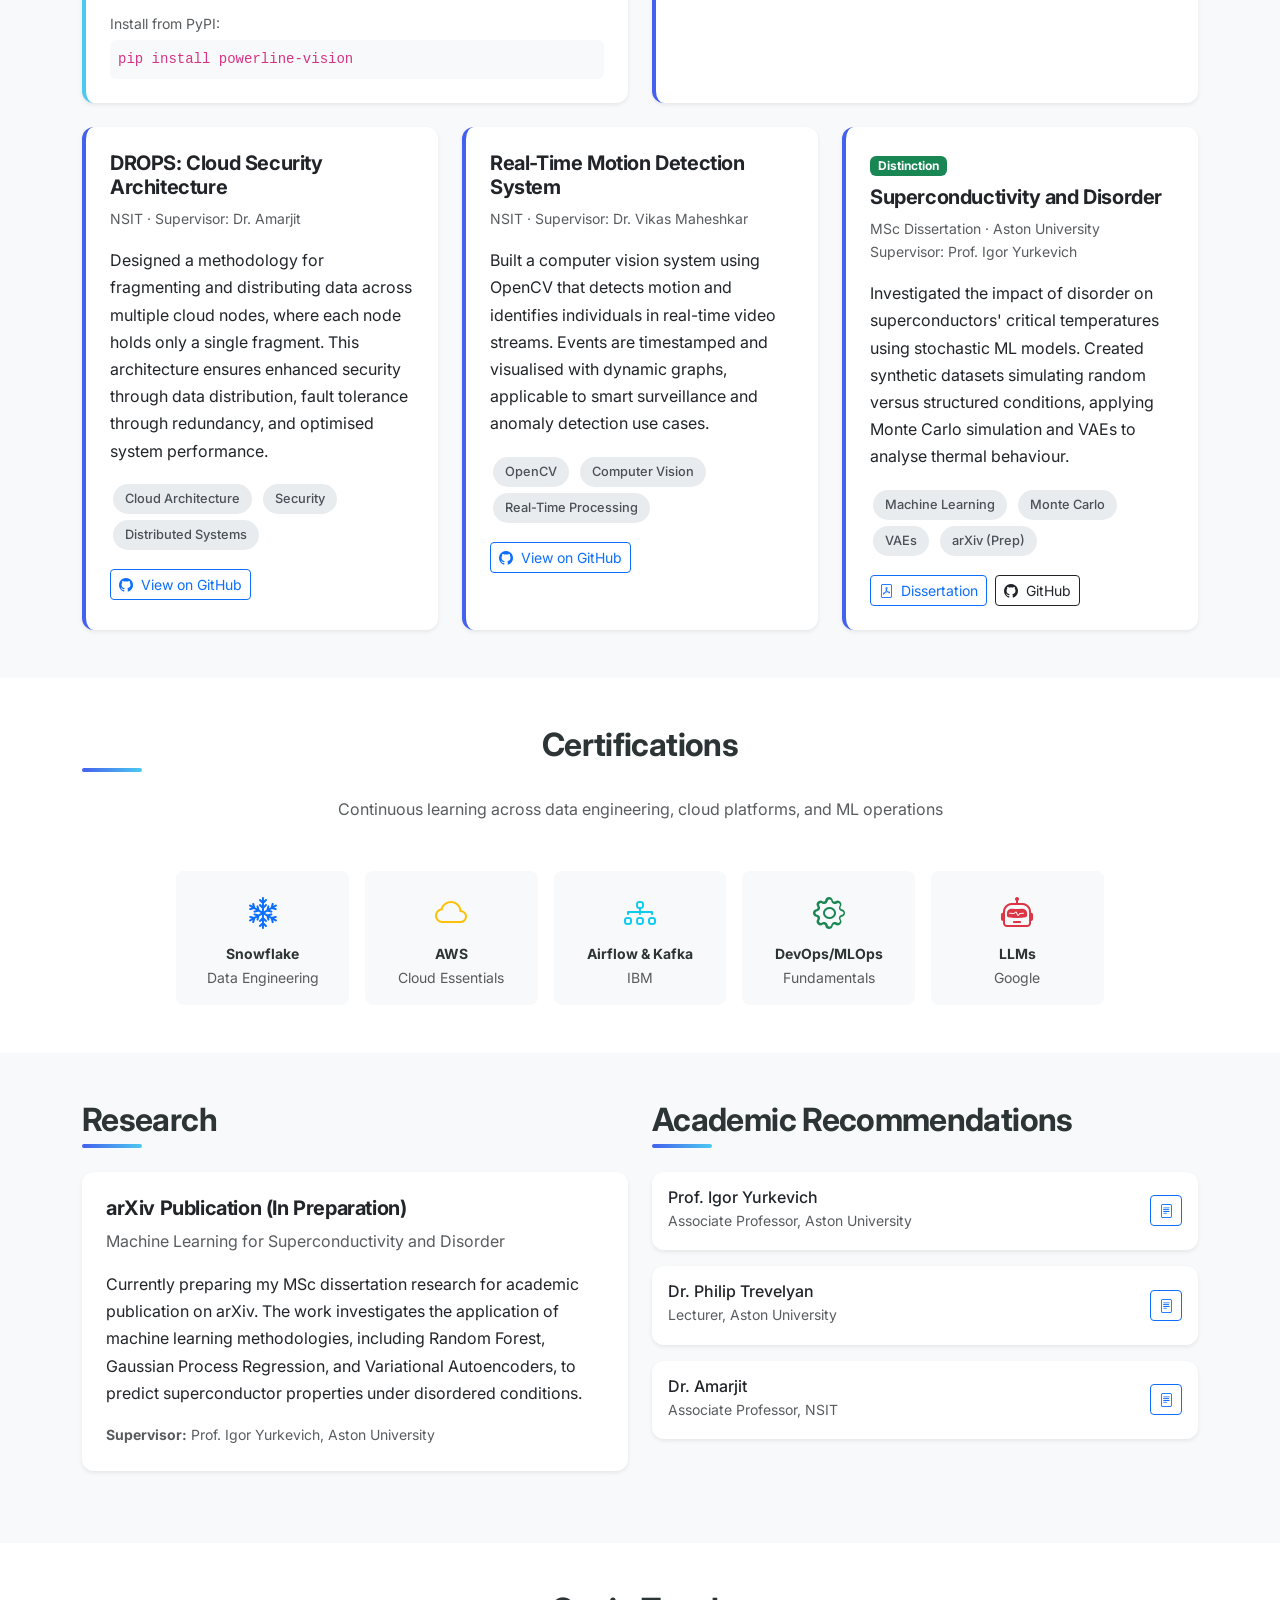
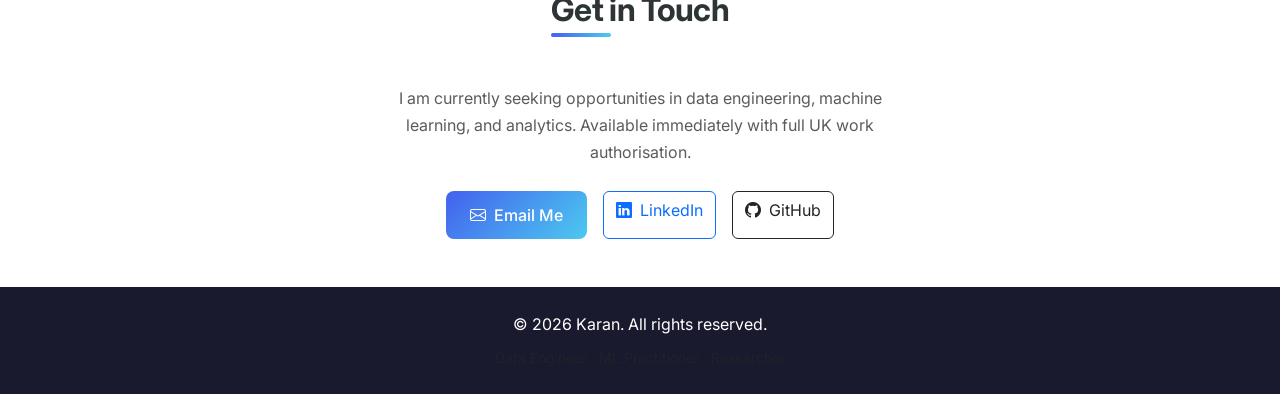
==== commit 58101b44: "Add OMOP Code Mapper project details to index.html Added a featured project section for the OMOP Cod" ====
--- a/index.html
+++ b/index.html
@@ -423,6 +423,40 @@
           </div>
         </div>
 
+        <!-- Featured Project: OMOP Code Mapper -->
+        <div class="col-lg-6" data-aos="fade-up" data-aos-delay="200">
+          <div class="card project-card featured h-100 shadow-sm">
+            <div class="card-body p-4">
+              <span class="badge bg-primary mb-2">Featured Project</span>
+              <h5 class="card-title">Uncertainty-Calibrated OMOP Health-Code Mapper</h5>
+              <p class="text-muted small mb-3">
+                Health Data Engineering · Conformal Prediction · 2026
+              </p>
+              <p class="card-text">
+                Built an end-to-end pipeline that standardises linked electronic health records — hospital <strong>ICD-10</strong> and primary-care <strong>Read v2</strong> codes — into the <strong>OMOP Common Data Model</strong>, using a version-controlled <strong>dbt + DuckDB</strong> ETL that maps source codes to standard SNOMED concepts. Data is synthetic, shaped to mirror UK Biobank's linked structure.
+              </p>
+              <p class="card-text">
+                Added a novel <strong>conformal-prediction confidence layer</strong> that attaches a calibrated, distribution-free error guarantee to every proposed mapping and triages codes into auto-accept, human-review, or no-match. At a 10% target error rate it auto-accepts ~90% of codes at ~96% accuracy, concentrating uncertainty into a review queue instead of letting silent errors enter the database. Fully tested with a green CI pipeline.
+              </p>
+              <div class="mb-3">
+                <span class="tech-badge highlight">OMOP CDM</span>
+                <span class="tech-badge highlight">Conformal Prediction</span>
+                <span class="tech-badge highlight">dbt</span>
+                <span class="tech-badge">DuckDB</span>
+                <span class="tech-badge">scikit-learn</span>
+                <span class="tech-badge">Streamlit</span>
+                <span class="tech-badge">GitHub Actions CI</span>
+              </div>
+              <a href="https://health-code-mapper-bykaran.streamlit.app/" target="_blank" class="btn btn-primary btn-sm me-1">
+                <i class="bi bi-play-fill me-1"></i> Live Demo
+              </a>
+              <a href="https://github.com/Karanm5/health-code-mapper" target="_blank" class="btn btn-outline-primary btn-sm">
+                <i class="bi bi-github me-1"></i> View on GitHub
+              </a>
+            </div>
+          </div>
+        </div>
+
         <!-- Featured Project: UK Higher Education Analytics -->
 <div class="col-lg-6" data-aos="fade-up" data-aos-delay="100">
   <div class="card project-card featured h-100 shadow-sm">
